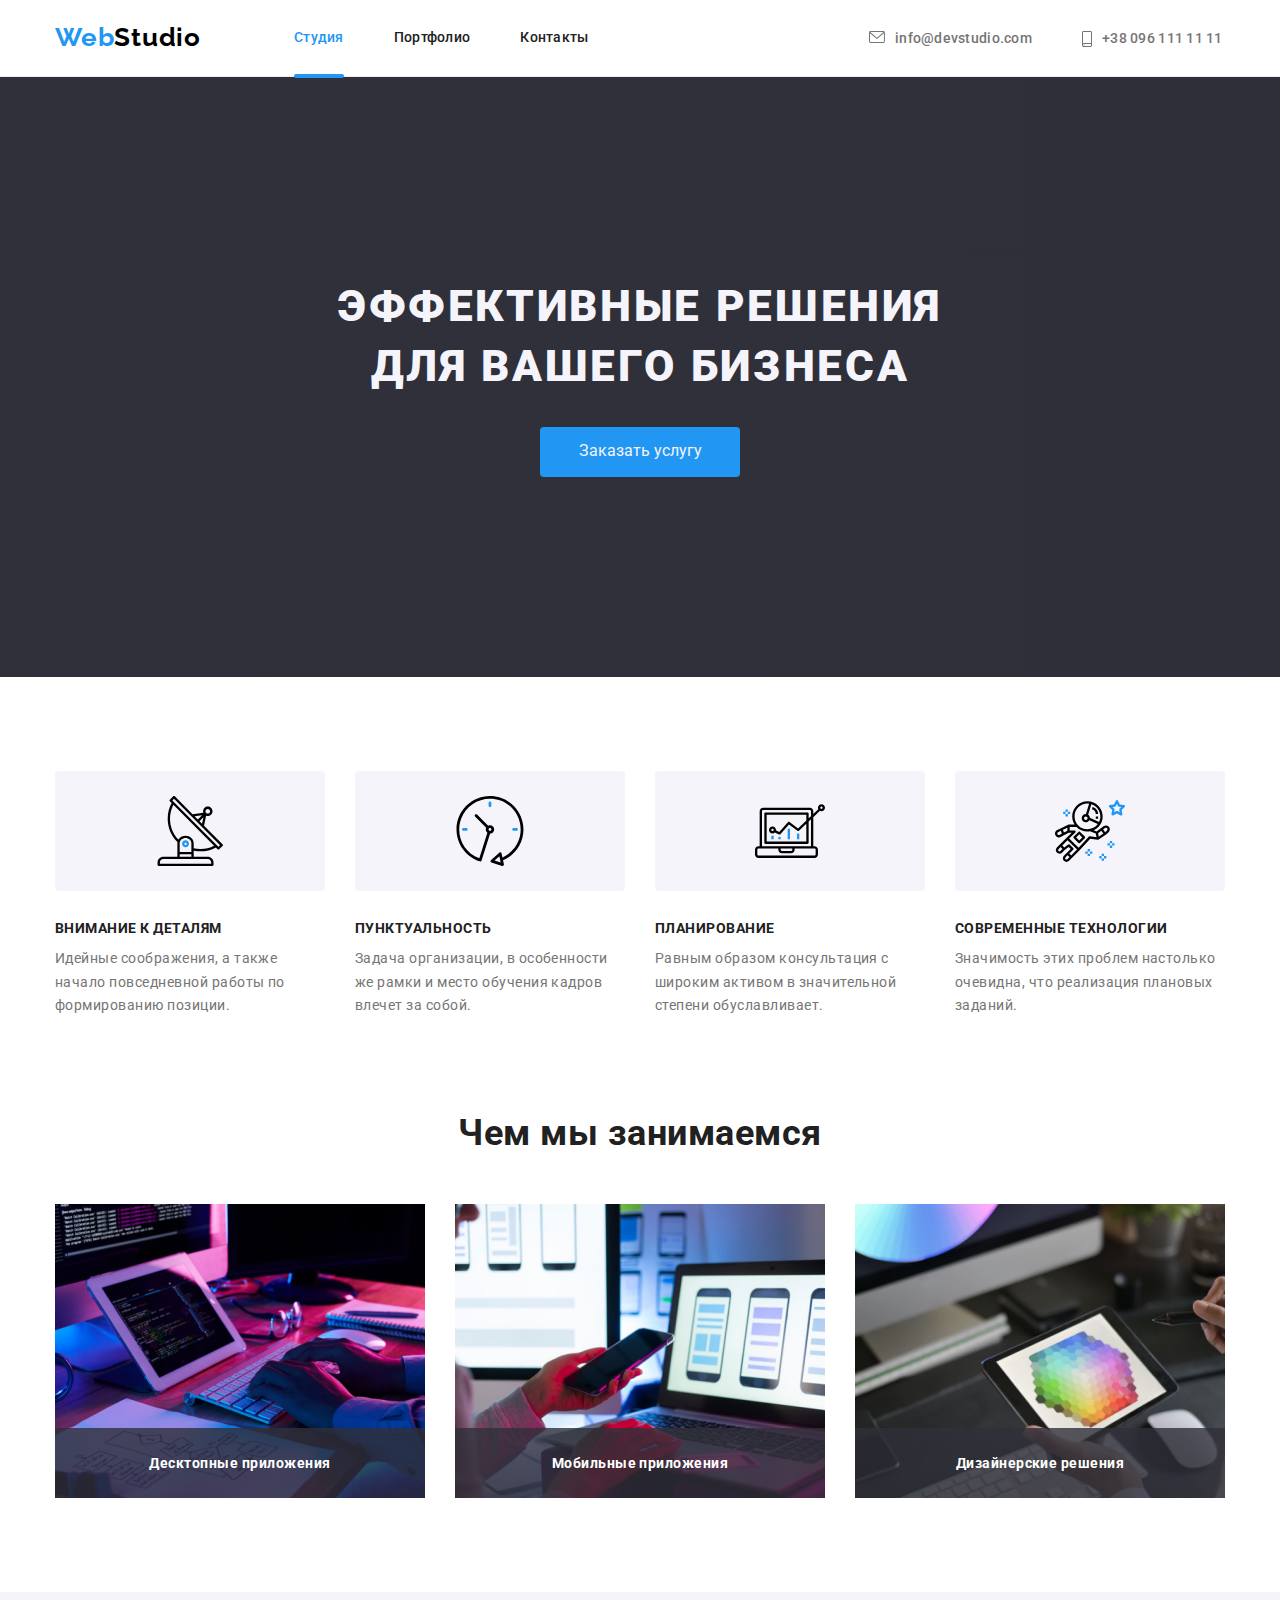
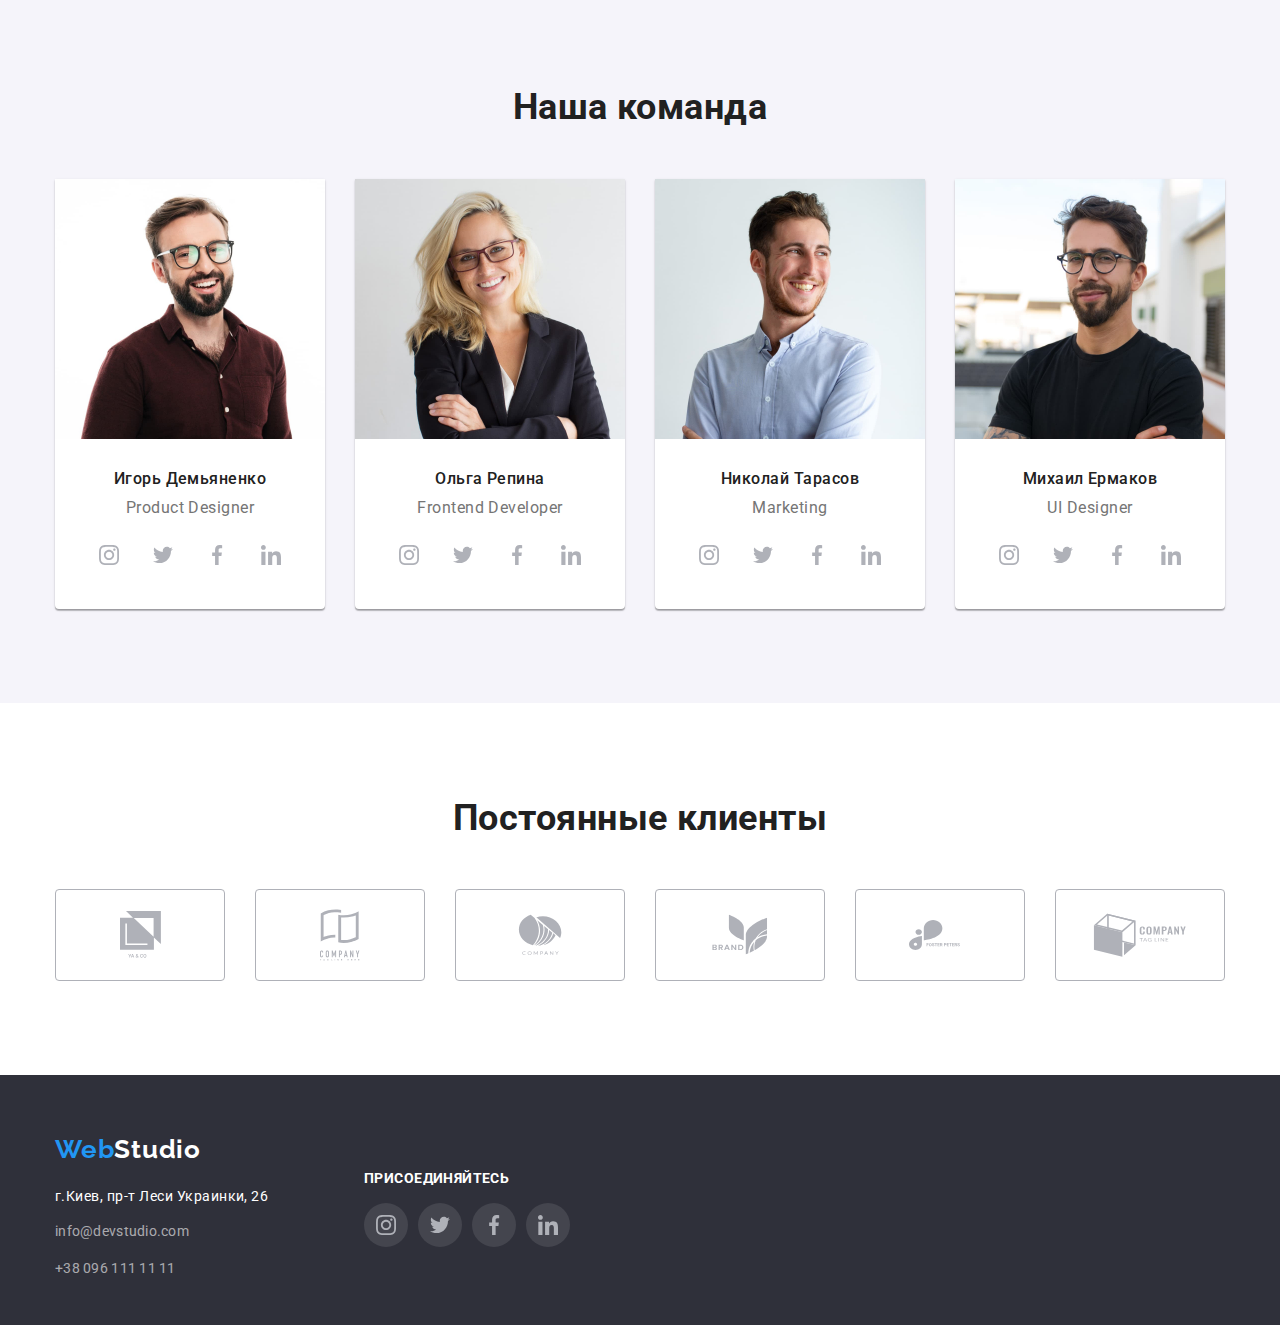
==== index.html @ 5d5c261b "1" ====
<!DOCTYPE html>

<html lang="ru">
<!-- Не володію 'єзиком' коментарі з вашого дозволу на Українській. -->

<head>
    <meta charset="UTF-8">
    <meta http-equiv="X-UA-Compatible" content="IE=edge">
    <meta name="viewport" content="width=device-width, initial-scale=1.0">
    <title>Web Studio</title>
    <link rel="stylesheet"
        href="https://cdnjs.cloudflare.com/ajax/libs/modern-normalize/1.0.0/modern-normalize.min.css" />
    <link rel="preconnect" href="https://fonts.googleapis.com">
    <link rel="preconnect" href="https://fonts.gstatic.com" crossorigin>
    <link
        href="https://fonts.googleapis.com/css2?family=Raleway:wght@700&family=Roboto:wght@400;500;700;900&display=swap"
        rel="stylesheet">
    <link rel="stylesheet" href="./css/styles.css" />
</head>

<body>
    <!-- розмітка модального вікна -->
    <div class="backdrop is-hidden" data-modal>
        <div class="modal">

            <button class="modal-close" data-modal-close>
                <svg class="hrest">
                    <use href="./images/icon.svg#hrest"></use>
                </svg>
            </button>
        </div>
    </div>
    <!-- Шапка сторінки -->
    <header class="header-block">

        <div class="container">
            <div class="flex-container">
                <!-- Навігація на інші сторінки -->
                <nav class="h-nav">
                    <a href="./index.html" class="logo">
                        <span class="logo-blue">Web</span>Studio
                    </a>
                    <ul class="site-nav list">
                        <li class="item"><a href="./index.html" class="nav-link current">Студия</a></li>
                        <li class="item"><a href="./portfolio.html" class="nav-link">Портфолио</a></li>
                        <li class="item"><a href="" class="nav-link">Контакты</a></li>
                    </ul>
                </nav>
                <ul class="contact-list list">
                    <li class="item">
                        <a class="contact-link" href="mailto:info@devstudio.com">
                            <div class="moilto">
                                <svg class=" icon">
                                    <use href="./images/icon.svg#icon-envelope"></use>
                                </svg>info@devstudio.com
                            </div>
                        </a>
                    </li>
                    <li class="item">
                        <a class="contact-link" href="tel:+380961111111">
                            <div class="moilto">
                                <svg class=" icon-s">
                                    <use href="./images/icon.svg#icon-smartphone"></use>
                                </svg>
                                +38 096 111 11 11
                            </div>
                        </a>
                    </li>
                </ul>
            </div>
        </div>
    </header>
    <!-- Основна частина сторінки -->
    <main>
        <!-- Секція 1 : банер+кнопка. -->
        <section class="hero section ">
            <div class="container">
                <h1 class="hero-title">Эффективные решения для вашего бизнеса</h1>
                <button type="button" class="button-hero" data-modal-open>Заказать услугу</button>

            </div>

        </section>

        <!-- Секція 2 : список переваг даної організації. -->
        <section class="benefits section">
            <!-- Уявний заголовок h2 -->
            <h2 class="visually-hidden">приимущества</h2>
            <ul class="list container">
                <li class="item-benefit">
                    <div class="benefit-top-box"> <svg class="benefit-logo">
                            <use href="./images/icon.svg#antena">

                            </use>
                        </svg> </div>
                    <h3 class="benefits-title">Внимание к деталям</h3>
                    <p class="benefits-text"> Идейные соображения, а также начало повседневной работы по формированию
                        позиции.</p>
                </li>
                <li class="item-benefit">
                    <div class="benefit-top-box"> <svg class="benefit-logo">
                            <use href="./images/icon.svg#clock">

                            </use>
                        </svg> </div>
                    <h3 class="benefits-title">Пунктуальность</h3>
                    <p class="benefits-text">Задача организации, в особенности же рамки и место обучения кадров влечет
                        за собой.</p>
                </li>
                <li class="item-benefit">
                    <div class="benefit-top-box"> <svg class="benefit-logo">
                            <use href="./images/icon.svg#diagram">

                            </use>
                        </svg> </div>
                    <h3 class="benefits-title">Планирование</h3>
                    <p class="benefits-text">Равным образом консультация с широким активом в значительной степени
                        обуславливает.</p>
                </li>
                <li class="item-benefit">
                    <div class="benefit-top-box"> <svg class="benefit-logo">
                            <use href="./images/icon.svg#astronaut">

                            </use>
                        </svg> </div>
                    <h3 class="benefits-title">Современные технологии</h3>
                    <p class="benefits-text">Значимость этих проблем настолько очевидна, что реализация плановых
                        заданий.</p>
                </li>
            </ul>
        </section>
        <!-- Секція 3 : перелік фото-презентацій робіт. -->
        <section class="works section">
            <div class="container ">
                <h2 class="section-title">Чем мы занимаемся</h2>
                <ul class="list ">
                    <li class="item-works">
                        <img src="./images/work_place.jpg"
                            alt="Людина друкує , сидячи за двома моніторами, біля клавіатури лежить листок з намальованою блок схемою. "
                            width="370" height="294" class="works-img">
                        <div class="item-works-label">
                            <p> Десктопные приложения </p>
                        </div>
                    </li>
                    <li class="item-works">
                        <img src="./images/app_mobile.jpg"
                            alt="Людина сидить перед ноутбуком на якому відкриті три макети виглядів вікон  на смартфоні , в лівій руці смартфон , права рука на тачпаді мишки."
                            width="370" height="294" class="works-img">
                        <div class="item-works-label">
                            <p> Мобильные приложения </p>
                        </div>
                    </li>
                    <li class="item-works">
                        <img src="./images/colors_gamma.jpg"
                            alt="Людина тримає в руці планшет на екрані якого відображено множину кольорів , множина має вигляд шестикутника та складається з всіх кольорів які розміщені в шестикутнику наче соти(маленкі шестикутнички)"
                            width="370" height="294" class="works-img">
                        <div class="item-works-label">
                            <p> Дизайнерские решения </p>
                        </div>
                    </li>

                </ul>
            </div>
        </section>
        <!-- Секція 4 : Перелік людей + фото людей + фах. -->
        <section class="team section ">
            <div class="container ">
                <h2 class="section-title">Наша команда</h2>
                <ul class="list">
                    <li class="item-stuff">
                        <img class="employee-img" src="./images/men_1.jpg" alt="фото члена команди:Игорь Демьяненко"
                            width="270" height="260">
                        <h3 class="employee-name"> Игорь Демьяненко</h3>
                        <p class="employee-position">Product Designer</p>
                        <ul class="employee-list-media">
                            <li class="item-media">
                                <a class="link-media" href="">
                                    <svg class="media-svg">
                                        <use href="./images/icon.svg#insta"></use>
                                    </svg>
                                </a>
                            </li>
                            <li class="item-media">
                                <a class="link-media" href="">
                                    <svg class="media-svg">
                                        <use href="./images/icon.svg#twiter"></use>
                                    </svg>
                                </a>
                            </li>
                            <li class="item-media">
                                <a class="link-media" href="">
                                    <svg class="media-svg">
                                        <use href="./images/icon.svg#facebok"></use>
                                    </svg>
                                </a>
                            </li>
                            <li class="item-media">
                                <a class="link-media" href="">
                                    <svg class="media-svg">
                                        <use href="./images/icon.svg#linkendin"></use>
                                    </svg>
                                </a>
                            </li>
                        </ul>
                    </li>
                    <li class="item-stuff">
                        <img class="employee-img" src="./images/wom_1.jpg" alt="фото члена команди:Ольга Репина"
                            width="270" height="260">
                        <h3 class="employee-name"> Ольга Репина </h3>
                        <p class="employee-position">Frontend Developer</p>
                        <ul class="employee-list-media">
                            <li class="item-media">
                                <a class="link-media" href="">
                                    <svg class="media-svg">
                                        <use href="./images/icon.svg#insta"></use>
                                    </svg>
                                </a>
                            </li>
                            <li class="item-media">
                                <a class="link-media" href="">
                                    <svg class="media-svg">
                                        <use href="./images/icon.svg#twiter"></use>
                                    </svg>
                                </a>
                            </li>
                            <li class="item-media">
                                <a class="link-media" href="">
                                    <svg class="media-svg">
                                        <use href="./images/icon.svg#facebok"></use>
                                    </svg>
                                </a>
                            </li>
                            <li class="item-media">
                                <a class="link-media" href="">
                                    <svg class="media-svg">
                                        <use href="./images/icon.svg#linkendin"></use>
                                    </svg>
                                </a>
                            </li>
                        </ul>
                    </li>
                    <li class="item-stuff">
                        <img class="employee-img" src="./images/men_2.jpg" alt="фото члена команди:Николай Тарасов"
                            width="270" height="260">
                        <h3 class="employee-name"> Николай Тарасов </h3>
                        <p class="employee-position">Marketing</p>
                        <ul class="employee-list-media">
                            <li class="item-media">
                                <a class="link-media" href="">
                                    <svg class="media-svg">
                                        <use href="./images/icon.svg#insta"></use>
                                    </svg>
                                </a>
                            </li>
                            <li class="item-media">
                                <a class="link-media" href="">
                                    <svg class="media-svg">
                                        <use href="./images/icon.svg#twiter"></use>
                                    </svg>
                                </a>
                            </li>
                            <li class="item-media">
                                <a class="link-media" href="">
                                    <svg class="media-svg">
                                        <use href="./images/icon.svg#facebok"></use>
                                    </svg>
                                </a>
                            </li>
                            <li class="item-media">
                                <a class="link-media" href="">
                                    <svg class="media-svg">
                                        <use href="./images/icon.svg#linkendin"></use>
                                    </svg>
                                </a>
                            </li>
                        </ul>
                    </li>
                    <li class="item-stuff">
                        <img class="employee-img" src="./images/men_3.jpg" alt=" фото члена команди:Михаил Ермаков"
                            width="270" height="260">
                        <h3 class="employee-name"> Михаил Ермаков </h3>
                        <p class="employee-position">UI Designer</p>
                        <ul class="employee-list-media">
                            <li class="item-media">
                                <a class="link-media" href="">
                                    <svg class="media-svg">
                                        <use href="./images/icon.svg#insta"></use>
                                    </svg>
                                </a>
                            </li>
                            <li class="item-media">
                                <a class="link-media" href="">
                                    <svg class="media-svg">
                                        <use href="./images/icon.svg#twiter"></use>
                                    </svg>
                                </a>
                            </li>
                            <li class="item-media">
                                <a class="link-media" href="">
                                    <svg class="media-svg">
                                        <use href="./images/icon.svg#facebok"></use>
                                    </svg>
                                </a>
                            </li>
                            <li class="item-media">
                                <a class="link-media" href="">
                                    <svg class="media-svg">
                                        <use href="./images/icon.svg#linkendin"></use>
                                    </svg>
                                </a>
                            </li>
                        </ul>
                    </li>
                </ul>
            </div>
        </section>
        <section>
            <div class="container section">
                <h2 class="section-title ">Постоянные клиенты</h2>
                <ul class="clients-list">
                    <li class="clients-item">
                        <a class="clients-link" href="">
                            <svg width="41" height="47" class="clients-icon">
                                <use href="./images/icon.svg#icon-group-1"></use>
                            </svg>
                        </a>
                    </li>
                    <li class="clients-item">
                        <a class="clients-link" href="">
                            <svg width="40" height="52" class="clients-icon">
                                <use href="./images/icon.svg#icon-group-2"></use>
                            </svg>
                        </a>
                    </li>
                    <li class="clients-item">
                        <a class="clients-link" href="">
                            <svg width="44" height="41" class="clients-icon">
                                <use href="./images/icon.svg#icon-Object"></use>
                            </svg>
                        </a>
                    </li>
                    <li class="clients-item">
                        <a class="clients-link" href="">
                            <svg width="84" height="41" class="clients-icon">
                                <use href="./images/icon.svg#icon-group-4"></use>
                            </svg>
                        </a>
                    </li>
                    <li class="clients-item">
                        <a class="clients-link" href="">
                            <svg width="63" height="46" class="clients-icon">
                                <use href="./images/icon.svg#icon-group-3"></use>
                            </svg>
                        </a>
                    </li>
                    <li class="clients-item">
                        <a class="clients-link" href="">
                            <svg width="94" height="44" class="clients-icon">
                                <use href="./images/icon.svg#icon-Object-1"></use>
                            </svg>
                        </a>
                    </li>
                </ul>
            </div>
        </section>
    </main>
    <!-- Підвал з міінімумом навігації -->
    <footer>
        <div class=" container ">
            <div class="footer-adress">
                <a href="./index.html" class="logo">
                    <span class="logo-blue">Web</span>Studio
                </a>
                <address>
                    <ul class="list">
                        <li class="footer-item"><a target="_blank" class="address-ofice" rel="noreferrer noopener"
                                href=" https://goo.gl/maps/ZoGBy2pLPGvZENqX7">
                                г.Киев, пр-т Леси
                                Украинки, 26</a></li>
                        <li class="footer-item"><a class="contact-link"
                                href="mailto:info@devstudio.com">info@devstudio.com</a>
                        </li>
                        <li class="footer-item"><a class="contact-link" href="tel:+380961111111">+38
                                096 111 11 11</a></li>
                    </ul>
                </address>
            </div>
            <div class="footer-media">
                <h2>присоединяйтесь</h2>
                <ul class="employee-list-media">
                    <li class="item-media">
                        <a class="link-media" href="">
                            <svg class="media-svg">
                                <use href="./images/icon.svg#insta"></use>
                            </svg>
                        </a>
                    </li>
                    <li class="item-media">
                        <a class="link-media" href="">
                            <svg class="media-svg">
                                <use href="./images/icon.svg#twiter"></use>
                            </svg>
                        </a>
                    </li>
                    <li class="item-media">
                        <a class="link-media" href="">
                            <svg class="media-svg">
                                <use href="./images/icon.svg#facebok"></use>
                            </svg>
                        </a>
                    </li>
                    <li class="item-media">
                        <a class="link-media" href="">
                            <svg class="media-svg">
                                <use href="./images/icon.svg#linkendin"></use>
                            </svg>
                        </a>
                    </li>
                </ul>
            </div>
        </div>
    </footer>

    <script src="./js/modal.js"></script>
</body>

</html>
---- css/styles.css ----
/* MAIN global properties */
:root {
    --primary-text-color: #757575;
    --accent-color: #2196F3;
    --title-text-color: #212121;
    --primary-bacground-color: #ffffff;
}

body {
    margin: 0;

    font-family: 'Roboto', sans-serif;
    color: var(--title-text-color);
    font-size: 16px;
    letter-spacing: 0.03em;
    background-color: var(--primary-bacground-color);
}

.visually-hidden {
    position: absolute;
    width: 1px;
    height: 1px;
    margin: -1px;
    border: 0;
    padding: 0;
    white-space: nowrap;
    clip-path: inset(100%);
    clip: rect(0 0 0 0);
    overflow: hidden;
}

h1, h2, h3, p, ul {
    margin-top: 0;
    margin-bottom: 0;
    padding-inline-start: 0;
}

a {
    font-style: normal;
    text-decoration-line: none;
}

.list {
    list-style: none;
}

button {
    text-decoration: none;
    font-family: inherit;
    border: none;
    cursor: pointer;
}

.container {
    max-width: 1200px;
    padding-left: 15px;
    padding-right: 15px;
    margin-left: auto;
    margin-right: auto;
}

.section {
    padding-top: 94px;
    padding-bottom: 94px;


}

img {
    display: block;
}

/* HEADER */
.h-nav {
    display: flex;
    align-items: center;
    flex-wrap: wrap;
}

.header-block {
    border-bottom: 1px solid #ECECEC;

}

.flex-container {
    display: flex;
    align-items: center;
    flex-wrap: wrap;


}

.site-nav {

    display: flex;
    padding: 0;
    margin-block-start: 0;
    margin-block-end: 0;

}

.site-nav .item:not(:last-child),
.contact-list .item:not(:last-child) {
    margin-right: 50px;
}

.contact-list {

    margin-left: auto;
    display: flex;
    height: 17px;

}



.logo {
    text-decoration: none;
    font-family: 'Raleway', sans-serif;
    font-weight: 700;
    font-size: 26px;
    line-height: 1, 19;
    letter-spacing: 0.03em;
    color: #000000;

    margin-right: 93px;
}

.nav-link {
    color: var(--title-text-color);
    padding-top: 30px;
    padding-bottom: 30px;
    display: block;
    transition: color 250ms cubic-bezier(0.4, 0, 0.2, 1);
}

.nav-link:hover,
.nav-link:focus,
.logo-blue, .current {
    color: var(--accent-color);
}

.current {
    position: relative;
}

.current::after {
    position: absolute;
    transform: translateY(44px);

    content: "";

    width: 100%;
    height: 4px;
    border-radius: 2px;
    background-color: var(--accent-color);
    /* bottom: -1%; */
    left: 0;


}

.nav-link,
.contact-link {
    font-size: 14px;
    line-height: 1.14;
    font-weight: 500;
    letter-spacing: 0.02em;
}

.contact-link {
    color: var(--primary-text-color);
    display: flex;

    min-width: 143px;
    padding-top: 2px;
    padding-bottom: 2px;
    transition: color 250ms cubic-bezier(0.4, 0, 0.2, 1);
}

.moilto {
    display: flex;
    gap: 10px;
}


.contact-link:hover,
.contact-link:focus {
    color: var(--accent-color);
}

.icon {
    display: inline-block;
    height: 12px;
    width: 16px;
    fill: currentColor;
}

.icon-s {
    display: inline-block;
    height: 16px;
    width: 10px;
    fill: currentColor;
}


/* hero */
.hero {
    background-color: #2F303A;

    padding-bottom: 200px;
    padding-top: 200px;

    max-width: 1920px;
    margin-left: auto;
    margin-right: auto;
}

.hero {
    background-image: linear-gradient(to right, rgba(46, 48, 58, 0.41), rgba(47, 47, 58, 0.4)), url("../images/bacground-hero.jpg");
    background-size: cover;

}


.hero-title {
    color: #F5F4FA;
    font-weight: 900;
    font-size: 44px;
    line-height: 1.36;
    text-align: center;
    letter-spacing: 0.06em;
    text-transform: uppercase;

    margin-bottom: 30px;
    max-width: 700px;

    margin-left: auto;
    margin-right: auto;

}

.button-hero {
    background-color: var(--accent-color);
    color: #F5F4FA;

    display: block;
    min-width: 200px;
    height: 50px;
    border-radius: 4px;
    margin-right: auto;
    margin-left: auto;
    transition: background-color 250ms cubic-bezier(0.4, 0, 0.2, 1);
}

.button-hero:hover,
.button-hero:focus {
    background-color: #188CE8;

}

.backdrop {
    position: fixed;
    z-index: 100;

    width: 100%;
    height: 100%;
    background-color: rgba(0, 0, 0, 0.2);

    transition: opacity 250ms cubic-bezier(0.4, 0, 0.2, 1), visibility 250ms cubic-bezier(0.4, 0, 0.2, 1);
}

.backdrop.is-hidden {
    visibility: hidden;
    opacity: 0;
    pointer-events: none;

}

.modal {
    position: absolute;
    top: 50%;
    left: 50%;



    transform: translate(-50%, -50%);

    width: 528px;
    height: 581px;
    background-color: #ffffff;
    box-shadow: 0px 1px 3px rgba(0, 0, 0, 0.12), 0px 1px 1px rgba(0, 0, 0, 0.14), 0px 2px 1px rgba(0, 0, 0, 0.2);
    border-radius: 4px;
}

.modal-close {
    position: absolute;
    right: 8px;
    top: 8px;

    width: 30px;
    height: 30px;
    background: #FFFFFF;
    border: 1px solid rgba(0, 0, 0, 0.1);
    border-radius: 50%;

    display: flex;
    justify-content: center;
    align-items: center;

    transition: fill 250ms cubic-bezier(0.4, 0, 0.2, 1), background-color 250ms cubic-bezier(0.4, 0, 0.2, 1);
}

.modal-close:hover, .modal-close:focus {
    background-color: rgb(255, 255, 255);
    fill: var(--accent-color);
}

.hrest {
    width: 11px;
    height: 11px;
}

/* Приимущества */
.benefits {
    padding-top: 94px;
}

.benefits .list {
    display: flex;
    flex-wrap: wrap;
    gap: 30px;

    justify-content: center;
}

.benefit-top-box {
    width: 270px;
    height: 120px;

    background: #F5F4FA;
    border-radius: 4px;
    margin-bottom: 30px;

    display: flex;
    align-items: center;
    justify-content: center;

}

.benefit-logo {
    width: 70px;
    height: 70px;

}

.benefits-title {
    font-size: 14px;
    line-height: 1.14;
    text-transform: uppercase;
    margin-bottom: 10px;

}

.item-benefit {
    min-height: 100px;
    max-width: 270px;
}



.benefits-text {
    font-size: 14px;
    line-height: 1.71;
    color: var(--primary-text-color);
    font-weight: 400;
    margin-block-end: 0;
    margin-block-start: 0;
}


.section-title {
    font-size: 36px;
    line-height: 1.17;
    text-align: center;
    margin-bottom: 50px;
}

/* works */


.works .list {
    display: flex;
    gap: 30px;
    flex-wrap: wrap;


    justify-content: center;
}

.works {
    padding-top: 0px;
}

.item-works {
    position: relative;


}

.item-works-label {
    position: absolute;
    display: flex;
    justify-content: center;
    align-items: center;

    width: 100%;
    height: 70px;
    background-color: rgba(47, 48, 58, 0.8);
    bottom: 0%;

    font-weight: 700;
    font-size: 14px;
    line-height: 1.14;
    color: #ffffff;
}

/* stuff */
.team {
    background-color: #F5F4FA;
}

.team .list {
    display: flex;
    flex-wrap: wrap;
    gap: 30px;
    padding-inline-start: 0;

    justify-content: center;
}

.item-stuff {
    background: #FFFFFF;
    box-shadow: 0px 1px 3px rgba(0, 0, 0, 0.12), 0px 1px 1px rgba(0, 0, 0, 0.14), 0px 2px 1px rgba(0, 0, 0, 0.2);
    border-radius: 0px 0px 4px 4px;

    padding-bottom: 32px;
}


.employee-name {
    font-weight: 500;
    font-size: 16px;
    line-height: 1.19;
    text-align: center;

    padding-top: 30px;
    margin-bottom: 10px;
}

.employee-position {
    color: var(--primary-text-color);
    line-height: 1.19;
    font-weight: 400;

    margin: 0;
    text-align: center;


}

.employee-list-media {
    justify-content: center;

    margin-top: 16px;

    display: flex;
    list-style: none;
    gap: 10px;

}

.item-media {}

.link-media {
    border-radius: 50%;

    display: flex;

    align-items: center;
    justify-content: center;
    width: 44px;
    height: 44px;
    transition: background-color 250ms cubic-bezier(0.4, 0, 0.2, 1);
}

.media-svg {
    fill: #AFB1B8;



    /* border-bottom-left-radius: 8%;
    border-bottom-right-radius: 8%;
    border-top-left-radius: 18%;
    border-top-right-radius: 27%; */

    width: 20px;
    height: 20px;

    transition: fill 185ms cubic-bezier(0.4, 0, 0.2, 1);
}


.link-media:hover .media-svg,
.link-media:focus .media-svg {
    fill: white;

}

.link-media:hover, .link-media:focus {
    background-color: var(--accent-color);
}

/* Clients */


.clients-list {
    display: flex;
    list-style: none;
    flex-wrap: wrap;
    gap: 30px;
    justify-content: center;

}

.clients-item {}

.clients-link {
    display: inline-flex;
    justify-content: center;
    align-items: center;


    width: 170px;
    height: 92px;
    border: 1px solid #AFB1B8;
    border-radius: 4px;
    fill: #AFB1B8;

    transition: fill 250ms cubic-bezier(0.4, 0, 0.2, 1) 20ms,
        border-color 250ms cubic-bezier(0.4, 0, 0.2, 1);

}

.clients-link:hover .clients-icon,
.clients-link:hover,
.clients-link:focus .clients-icon,
.clients-link:focus {
    border-color: var(--accent-color);
    fill: var(--accent-color);

}



/* portfolio */
.examples {}



.button-portfolio {
    background-color: #F5F4FA;
    color: var(--title-text-color);
    line-height: 1.62;
    font-weight: 500;

    padding: 6px 22px;
    border-radius: 4px;
    transition: background-color 250ms cubic-bezier(0.4, 0, 0.2, 1),
        color 250ms cubic-bezier(0.4, 0, 0.2, 1), box-shadow 250ms cubic-bezier(0.4, 0, 0.2, 1);



}

.current-btn {
    background-color: var(--accent-color);
    color: #ffffff;
}

.button-portfolio:hover,
.button-portfolio:focus {
    background-color: var(--accent-color);
    color: #ffffff;
    box-shadow: 0px 3px 1px rgba(0, 0, 0, 0.1),
        0px 1px 2px rgba(0, 0, 0, 0.08),
        0px 2px 2px rgba(0, 0, 0, 0.12);

}

.buttons {
    display: flex;
    flex-wrap: wrap;
    gap: 8px;
    justify-content: center;
}


.examples-img {
    max-width: 100%;
    height: auto;
}


.examples-title {
    font-size: 18px;
    line-height: 2;
    letter-spacing: 0.06em;

    color: #212121;
    margin-bottom: 5px;

}


.item-portfolio {
    width: 370px;

    background: #FFFFFF;

}

.portfolio-hiden-discription-parent {
    position: relative;
    overflow: hidden;
}

.portfolio-hiden-discription-child {
    position: absolute;
    top: 0;
    left: 0;
    width: 100%;
    height: 100%;
    background-color: rgba(33, 150, 243, 0.9);
    color: #FFFFFF;

    transform: translateY(101%);
    transition: transform 250ms cubic-bezier(0.4, 0, 0.2, 1);

    padding: 63px 24px;

}

.item-lin-portfolio:hover,
.item-lin-portfolio:focus {
    box-shadow: 0px 1px 1px rgba(0, 0, 0, 0.12),
        0px 4px 4px rgba(0, 0, 0, 0.06),
        1px 4px 6px rgba(0, 0, 0, 0.16);
}

.item-lin-portfolio {
    display: inline-block;
    width: 100%;
    height: 100%;

    transition: box-shadow 250ms cubic-bezier(0.4, 0, 0.2, 1)
}

.item-lin-portfolio:hover .portfolio-hiden-discription-child,
.item-lin-portfolio:focus .portfolio-hiden-discription-child {
    transform: translateY(0%);

}

.border-botom {
    border-bottom: 1px solid #EEEEEE;
    border-left: 1px solid #EEEEEE;
    border-right: 1px solid #EEEEEE;

    padding: 20px 22px;
}



.examples {
    display: flex;
    flex-wrap: wrap;
    gap: 30px;
    margin-top: 50px;

    justify-content: center;
}



.examples-text {
    color: var(--primary-text-color);
    line-height: 1.88;
    font-weight: 400;
}

/* futer */
footer {
    padding-top: 60px;
    padding-bottom: 60px;
    background-color: #2F303A;
    max-height: 250px;
}





.address-ofice,
footer .contact-link {
    font-size: 14px;
    line-height: 1.71;
    font-weight: 400;
}

footer .logo,
.address-ofice {
    color: #ffffff;
}

footer .logo {
    display: block;
    margin-bottom: 20px;
}

.list .footer-item:not(:last-child) {
    margin-bottom: 9px;
}

footer .contact-link {
    color: rgba(255, 255, 255, 0.6);
}

footer>.container {
    display: flex;

    align-items: center;
}

.footer-adress {
    margin-right: 70px;
}

.footer-media>h2 {
    font-weight: 700;
    font-size: 14px;
    line-height: 1.2;
    letter-spacing: 0.03em;
    text-transform: uppercase;
    color: #ffffff;
}

.footer-media .link-media {
    background-color: rgba(255, 255, 255, 0.1);
}

.footer-media .link-media:hover,
.footer-media .link-media:focus {
    background-color: var(--accent-color);
}
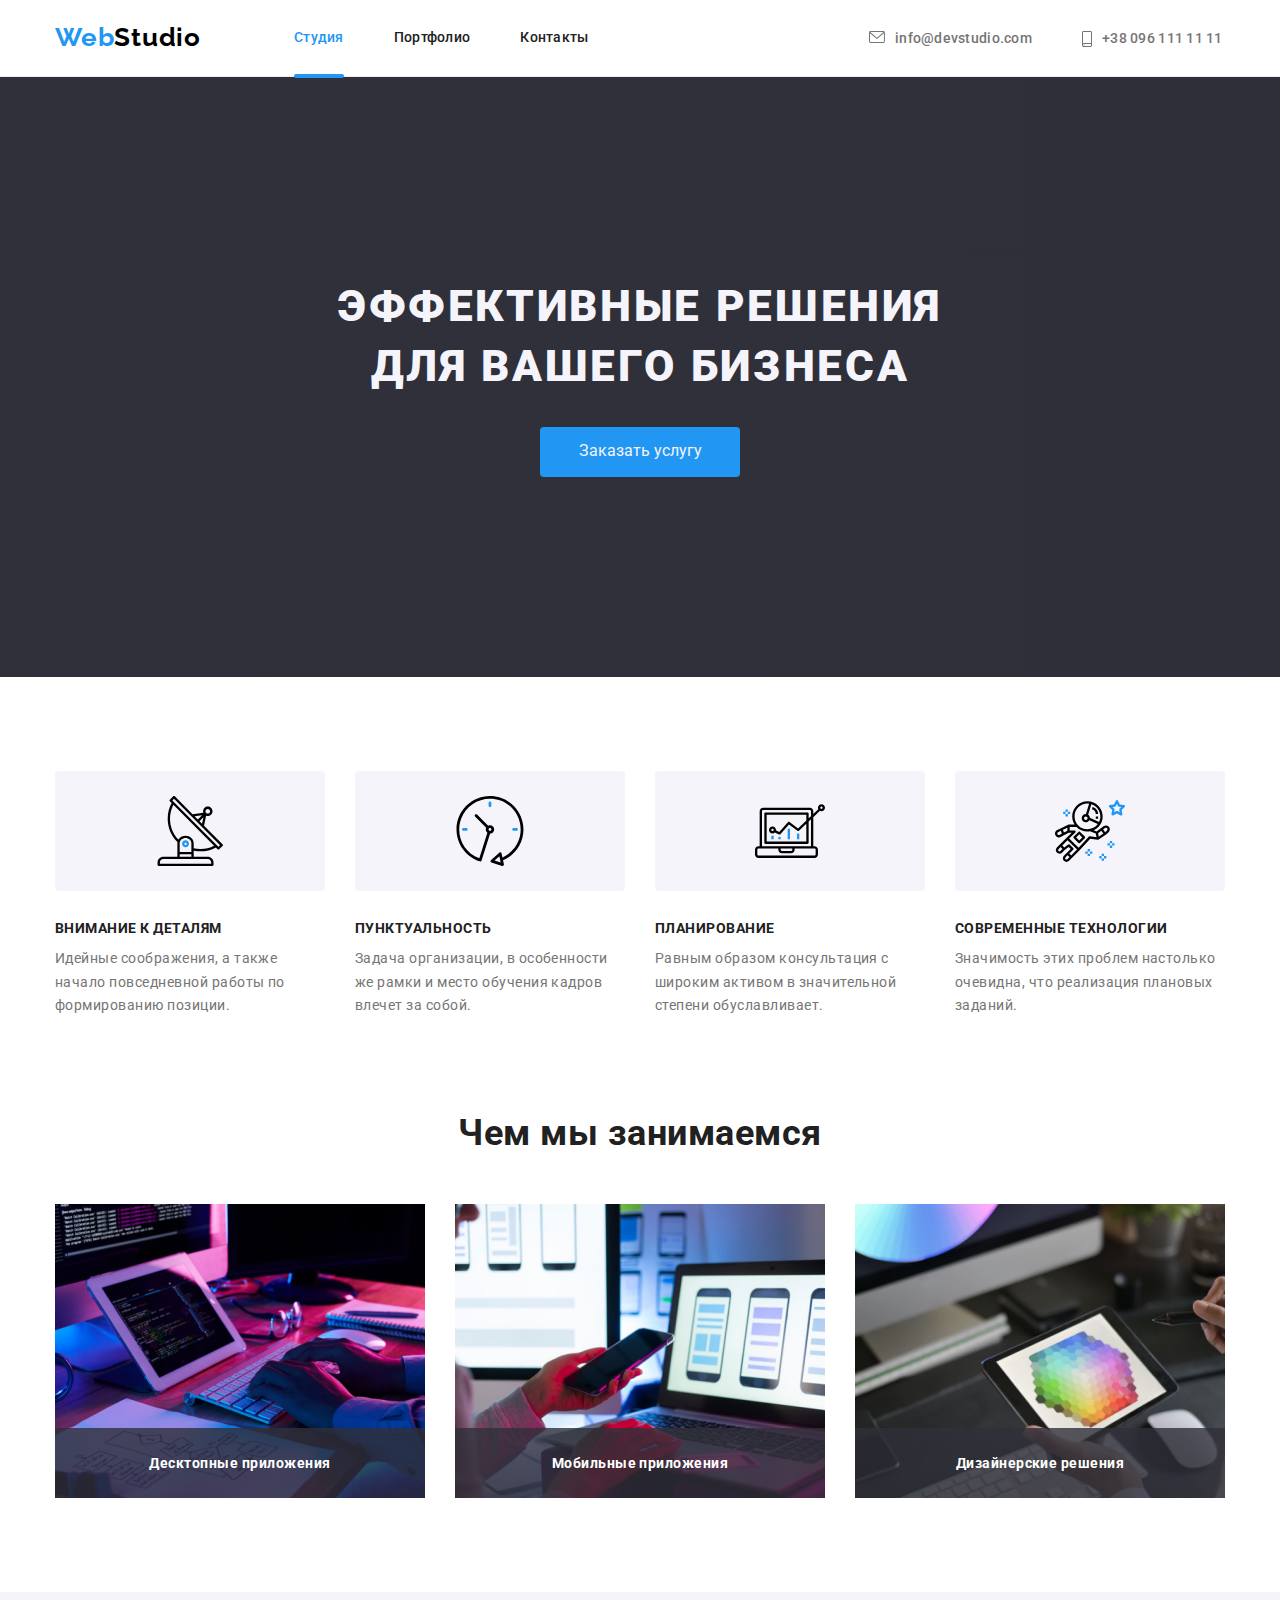
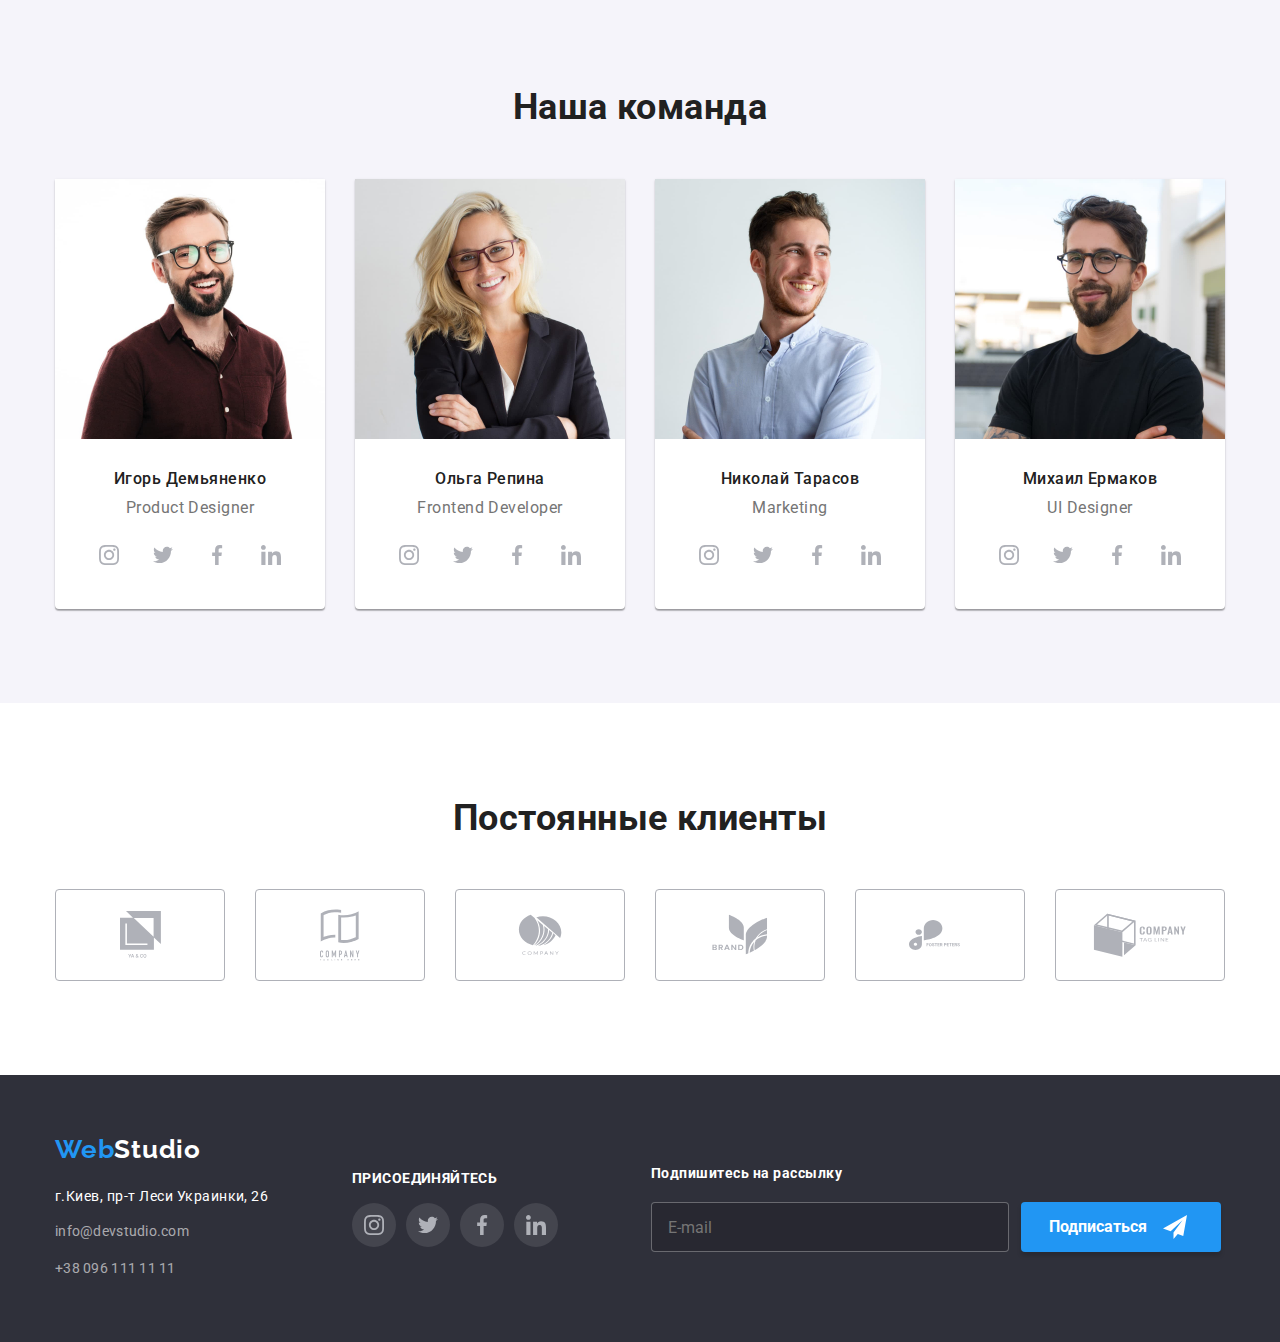
==== commit f830b6b5: "Compliet" ====
--- a/index.html
+++ b/index.html
@@ -4,424 +4,490 @@
 <!-- Не володію 'єзиком' коментарі з вашого дозволу на Українській. -->
 
 <head>
-    <meta charset="UTF-8">
-    <meta http-equiv="X-UA-Compatible" content="IE=edge">
-    <meta name="viewport" content="width=device-width, initial-scale=1.0">
-    <title>Web Studio</title>
-    <link rel="stylesheet"
-        href="https://cdnjs.cloudflare.com/ajax/libs/modern-normalize/1.0.0/modern-normalize.min.css" />
-    <link rel="preconnect" href="https://fonts.googleapis.com">
-    <link rel="preconnect" href="https://fonts.gstatic.com" crossorigin>
-    <link
-        href="https://fonts.googleapis.com/css2?family=Raleway:wght@700&family=Roboto:wght@400;500;700;900&display=swap"
-        rel="stylesheet">
-    <link rel="stylesheet" href="./css/styles.css" />
+  <meta charset="UTF-8">
+  <meta http-equiv="X-UA-Compatible" content="IE=edge">
+  <meta name="viewport" content="width=device-width, initial-scale=1.0">
+  <title>Web Studio</title>
+  <link rel="stylesheet"
+    href="https://cdnjs.cloudflare.com/ajax/libs/modern-normalize/1.0.0/modern-normalize.min.css" />
+  <link rel="preconnect" href="https://fonts.googleapis.com">
+  <link rel="preconnect" href="https://fonts.gstatic.com" crossorigin>
+  <link href="https://fonts.googleapis.com/css2?family=Raleway:wght@700&family=Roboto:wght@400;500;700;900&display=swap"
+    rel="stylesheet">
+  <link rel="stylesheet" href="./css/styles.css" />
 </head>
 
 <body>
-    <!-- розмітка модального вікна -->
-    <div class="backdrop is-hidden" data-modal>
-        <div class="modal">
-
-            <button class="modal-close" data-modal-close>
-                <svg class="hrest">
-                    <use href="./images/icon.svg#hrest"></use>
+  <!-- розмітка модального вікна -->
+  <div class="backdrop is-hidden" data-modal>
+    <div class="modal">
+
+      <button class="modal-close" data-modal-close>
+        <svg widht="11" height="11">
+          <use href="./images/icon.svg#hrest"></use>
+        </svg>
+      </button>
+
+      <form class="modal-form">
+        <p class="title-form">Оставьте свои данные, мы вам перезвоним</p>
+        <label class="label-form label-name">
+          <span class="description-form form-text-style">Имя</span>
+          <span class="input-form-box">
+            <input  pattern="^[a-zA-Zа-яА-Я]+$" class="input-form-area"></input>
+            <svg width="18" height="18" class="icon-input-area">
+              <use href="./images/icon.svg#icon-person"></use>
+            </svg>
+          </span>
+        </label>
+        <label class="label-form label-phone">
+          <span class="description-form form-text-style">Телефон</span>
+          <span class="input-form-box">
+            <input class="input-form-area" type="tel" name="user-phone-number" 
+            pattern="[0-9]{3}-[0-9]{3}-[0-9]{2}-[0-9]{2}" 
+            title="xxx-xxx-xx-xx"></input>
+            <svg width="18" height="18" class="icon-input-area">
+              <use href="./images/icon.svg#icon-phone-black"></use>
+            </svg>
+          </span>
+        </label>
+        <label class="label-form label-phone">
+          <span class="description-form form-text-style">Почта</span>
+          <span class="input-form-box">
+            <input class="input-form-area" type="mail" name="user-e-mail" 
+            pattern="[a-z0-9._%+-]+@[a-z0-9.-]+\.[a-z]{2,4}$" 
+            title="Invalid email address" ></input>
+            <svg width="18" height="18" class="icon-input-area">
+              <use href="./images/icon.svg#icon-convert"></use>
+            </svg>
+          </span>
+        </label>
+        <label class="label-form label-coment">
+          <span class="description-form form-text-style">Комментарий</span>
+          <textarea name="user_message" class=" comment-form-area" 
+          placeholder="Введите текст"></textarea>
+        </label>
+
+        <input id="user-policy" name="user_policy" type="checkbox" class="contact-form-checkbox  visually-hidden">
+        <label for="user-policy" class="contact-form-checkbox-desc">
+          <span><svg  width="16" height="15" class="icon-check-form">
+            <use href="./images/icon.svg#icon-icon-check" ></use>
+          </svg>
+          <svg  width="16" height="15" class="icon-check-form-free">
+            <use href="./images/icon.svg#icon-kvadrat" ></use>
+          </svg>
+          <svg  width="22" height="20" class="icon-check-form-free-focus">
+            <use href="./images/icon.svg#icon-kvadrat" ></use>
+          </svg>
+           Соглашаюсь с рассылкой и принимаю&nbsp;<a href="">Условия договора</a>
+         </span>
+      </label>
+      <button type="submit" class="button-hero">Отправить</button>
+      </form>
+     
+    </div>
+  </div>
+  <!-- Шапка сторінки -->
+  <header class="header-block">
+
+    <div class="container">
+      <div class="flex-container">
+        <!-- Навігація на інші сторінки -->
+        <nav class="h-nav">
+          <a href="./index.html" class="logo">
+            <span class="logo-blue">Web</span>Studio
+          </a>
+          <ul class="site-nav list">
+            <li class="item"><a href="./index.html" class="nav-link current">Студия</a></li>
+            <li class="item"><a href="./portfolio.html" class="nav-link">Портфолио</a></li>
+            <li class="item"><a href="" class="nav-link">Контакты</a></li>
+          </ul>
+        </nav>
+        <ul class="contact-list list">
+          <li class="item">
+            <a class="contact-link" href="mailto:info@devstudio.com">
+              <div class="moilto">
+                <svg class=" icon">
+                  <use href="./images/icon.svg#icon-envelope"></use>
+                </svg>info@devstudio.com
+              </div>
+            </a>
+          </li>
+          <li class="item">
+            <a class="contact-link" href="tel:+380961111111">
+              <div class="moilto">
+                <svg class=" icon-s">
+                  <use href="./images/icon.svg#icon-smartphone"></use>
                 </svg>
-            </button>
-        </div>
+                +38 096 111 11 11
+              </div>
+            </a>
+          </li>
+        </ul>
+      </div>
     </div>
-    <!-- Шапка сторінки -->
-    <header class="header-block">
-
-        <div class="container">
-            <div class="flex-container">
-                <!-- Навігація на інші сторінки -->
-                <nav class="h-nav">
-                    <a href="./index.html" class="logo">
-                        <span class="logo-blue">Web</span>Studio
-                    </a>
-                    <ul class="site-nav list">
-                        <li class="item"><a href="./index.html" class="nav-link current">Студия</a></li>
-                        <li class="item"><a href="./portfolio.html" class="nav-link">Портфолио</a></li>
-                        <li class="item"><a href="" class="nav-link">Контакты</a></li>
-                    </ul>
-                </nav>
-                <ul class="contact-list list">
-                    <li class="item">
-                        <a class="contact-link" href="mailto:info@devstudio.com">
-                            <div class="moilto">
-                                <svg class=" icon">
-                                    <use href="./images/icon.svg#icon-envelope"></use>
-                                </svg>info@devstudio.com
-                            </div>
-                        </a>
-                    </li>
-                    <li class="item">
-                        <a class="contact-link" href="tel:+380961111111">
-                            <div class="moilto">
-                                <svg class=" icon-s">
-                                    <use href="./images/icon.svg#icon-smartphone"></use>
-                                </svg>
-                                +38 096 111 11 11
-                            </div>
-                        </a>
-                    </li>
-                </ul>
+  </header>
+  <!-- Основна частина сторінки -->
+  <main>
+    <!-- Секція 1 : банер+кнопка. -->
+    <section class="hero section ">
+      <div class="container">
+        <h1 class="hero-title">Эффективные решения для вашего бизнеса</h1>
+        <button type="button" class="button-hero" data-modal-open>Заказать услугу</button>
+
+      </div>
+
+    </section>
+
+    <!-- Секція 2 : список переваг даної організації. -->
+    <section class="benefits section">
+      <!-- Уявний заголовок h2 -->
+      <h2 class="visually-hidden">приимущества</h2>
+      <ul class="list container">
+        <li class="item-benefit">
+          <div class="benefit-top-box"> <svg class="benefit-logo">
+              <use href="./images/icon.svg#antena">
+
+              </use>
+            </svg> </div>
+          <h3 class="benefits-title">Внимание к деталям</h3>
+          <p class="benefits-text"> Идейные соображения, а также начало повседневной работы по формированию
+            позиции.</p>
+        </li>
+        <li class="item-benefit">
+          <div class="benefit-top-box"> <svg class="benefit-logo">
+              <use href="./images/icon.svg#clock">
+
+              </use>
+            </svg> </div>
+          <h3 class="benefits-title">Пунктуальность</h3>
+          <p class="benefits-text">Задача организации, в особенности же рамки и место обучения кадров влечет
+            за собой.</p>
+        </li>
+        <li class="item-benefit">
+          <div class="benefit-top-box"> <svg class="benefit-logo">
+              <use href="./images/icon.svg#diagram">
+
+              </use>
+            </svg> </div>
+          <h3 class="benefits-title">Планирование</h3>
+          <p class="benefits-text">Равным образом консультация с широким активом в значительной степени
+            обуславливает.</p>
+        </li>
+        <li class="item-benefit">
+          <div class="benefit-top-box"> <svg class="benefit-logo">
+              <use href="./images/icon.svg#astronaut">
+
+              </use>
+            </svg> </div>
+          <h3 class="benefits-title">Современные технологии</h3>
+          <p class="benefits-text">Значимость этих проблем настолько очевидна, что реализация плановых
+            заданий.</p>
+        </li>
+      </ul>
+    </section>
+    <!-- Секція 3 : перелік фото-презентацій робіт. -->
+    <section class="works section">
+      <div class="container ">
+        <h2 class="section-title">Чем мы занимаемся</h2>
+        <ul class="list ">
+          <li class="item-works">
+            <img src="./images/work_place.jpg"
+              alt="Людина друкує , сидячи за двома моніторами, біля клавіатури лежить листок з намальованою блок схемою. "
+              width="370" height="294" class="works-img">
+            <div class="item-works-label">
+              <p> Десктопные приложения </p>
             </div>
-        </div>
-    </header>
-    <!-- Основна частина сторінки -->
-    <main>
-        <!-- Секція 1 : банер+кнопка. -->
-        <section class="hero section ">
-            <div class="container">
-                <h1 class="hero-title">Эффективные решения для вашего бизнеса</h1>
-                <button type="button" class="button-hero" data-modal-open>Заказать услугу</button>
-
+          </li>
+          <li class="item-works">
+            <img src="./images/app_mobile.jpg"
+              alt="Людина сидить перед ноутбуком на якому відкриті три макети виглядів вікон  на смартфоні , в лівій руці смартфон , права рука на тачпаді мишки."
+              width="370" height="294" class="works-img">
+            <div class="item-works-label">
+              <p> Мобильные приложения </p>
             </div>
-
-        </section>
-
-        <!-- Секція 2 : список переваг даної організації. -->
-        <section class="benefits section">
-            <!-- Уявний заголовок h2 -->
-            <h2 class="visually-hidden">приимущества</h2>
-            <ul class="list container">
-                <li class="item-benefit">
-                    <div class="benefit-top-box"> <svg class="benefit-logo">
-                            <use href="./images/icon.svg#antena">
-
-                            </use>
-                        </svg> </div>
-                    <h3 class="benefits-title">Внимание к деталям</h3>
-                    <p class="benefits-text"> Идейные соображения, а также начало повседневной работы по формированию
-                        позиции.</p>
-                </li>
-                <li class="item-benefit">
-                    <div class="benefit-top-box"> <svg class="benefit-logo">
-                            <use href="./images/icon.svg#clock">
-
-                            </use>
-                        </svg> </div>
-                    <h3 class="benefits-title">Пунктуальность</h3>
-                    <p class="benefits-text">Задача организации, в особенности же рамки и место обучения кадров влечет
-                        за собой.</p>
-                </li>
-                <li class="item-benefit">
-                    <div class="benefit-top-box"> <svg class="benefit-logo">
-                            <use href="./images/icon.svg#diagram">
-
-                            </use>
-                        </svg> </div>
-                    <h3 class="benefits-title">Планирование</h3>
-                    <p class="benefits-text">Равным образом консультация с широким активом в значительной степени
-                        обуславливает.</p>
-                </li>
-                <li class="item-benefit">
-                    <div class="benefit-top-box"> <svg class="benefit-logo">
-                            <use href="./images/icon.svg#astronaut">
-
-                            </use>
-                        </svg> </div>
-                    <h3 class="benefits-title">Современные технологии</h3>
-                    <p class="benefits-text">Значимость этих проблем настолько очевидна, что реализация плановых
-                        заданий.</p>
-                </li>
+          </li>
+          <li class="item-works">
+            <img src="./images/colors_gamma.jpg"
+              alt="Людина тримає в руці планшет на екрані якого відображено множину кольорів , множина має вигляд шестикутника та складається з всіх кольорів які розміщені в шестикутнику наче соти(маленкі шестикутнички)"
+              width="370" height="294" class="works-img">
+            <div class="item-works-label">
+              <p> Дизайнерские решения </p>
+            </div>
+          </li>
+
+        </ul>
+      </div>
+    </section>
+    <!-- Секція 4 : Перелік людей + фото людей + фах. -->
+    <section class="team section ">
+      <div class="container ">
+        <h2 class="section-title">Наша команда</h2>
+        <ul class="list">
+          <li class="item-stuff">
+            <img class="employee-img" src="./images/men_1.jpg" alt="фото члена команди:Игорь Демьяненко" width="270"
+              height="260">
+            <h3 class="employee-name"> Игорь Демьяненко</h3>
+            <p class="employee-position">Product Designer</p>
+            <ul class="employee-list-media">
+              <li class="item-media">
+                <a class="link-media" href="">
+                  <svg class="media-svg">
+                    <use href="./images/icon.svg#insta"></use>
+                  </svg>
+                </a>
+              </li>
+              <li class="item-media">
+                <a class="link-media" href="">
+                  <svg class="media-svg">
+                    <use href="./images/icon.svg#twiter"></use>
+                  </svg>
+                </a>
+              </li>
+              <li class="item-media">
+                <a class="link-media" href="">
+                  <svg class="media-svg">
+                    <use href="./images/icon.svg#facebok"></use>
+                  </svg>
+                </a>
+              </li>
+              <li class="item-media">
+                <a class="link-media" href="">
+                  <svg class="media-svg">
+                    <use href="./images/icon.svg#linkendin"></use>
+                  </svg>
+                </a>
+              </li>
             </ul>
-        </section>
-        <!-- Секція 3 : перелік фото-презентацій робіт. -->
-        <section class="works section">
-            <div class="container ">
-                <h2 class="section-title">Чем мы занимаемся</h2>
-                <ul class="list ">
-                    <li class="item-works">
-                        <img src="./images/work_place.jpg"
-                            alt="Людина друкує , сидячи за двома моніторами, біля клавіатури лежить листок з намальованою блок схемою. "
-                            width="370" height="294" class="works-img">
-                        <div class="item-works-label">
-                            <p> Десктопные приложения </p>
-                        </div>
-                    </li>
-                    <li class="item-works">
-                        <img src="./images/app_mobile.jpg"
-                            alt="Людина сидить перед ноутбуком на якому відкриті три макети виглядів вікон  на смартфоні , в лівій руці смартфон , права рука на тачпаді мишки."
-                            width="370" height="294" class="works-img">
-                        <div class="item-works-label">
-                            <p> Мобильные приложения </p>
-                        </div>
-                    </li>
-                    <li class="item-works">
-                        <img src="./images/colors_gamma.jpg"
-                            alt="Людина тримає в руці планшет на екрані якого відображено множину кольорів , множина має вигляд шестикутника та складається з всіх кольорів які розміщені в шестикутнику наче соти(маленкі шестикутнички)"
-                            width="370" height="294" class="works-img">
-                        <div class="item-works-label">
-                            <p> Дизайнерские решения </p>
-                        </div>
-                    </li>
-
-                </ul>
-            </div>
-        </section>
-        <!-- Секція 4 : Перелік людей + фото людей + фах. -->
-        <section class="team section ">
-            <div class="container ">
-                <h2 class="section-title">Наша команда</h2>
-                <ul class="list">
-                    <li class="item-stuff">
-                        <img class="employee-img" src="./images/men_1.jpg" alt="фото члена команди:Игорь Демьяненко"
-                            width="270" height="260">
-                        <h3 class="employee-name"> Игорь Демьяненко</h3>
-                        <p class="employee-position">Product Designer</p>
-                        <ul class="employee-list-media">
-                            <li class="item-media">
-                                <a class="link-media" href="">
-                                    <svg class="media-svg">
-                                        <use href="./images/icon.svg#insta"></use>
-                                    </svg>
-                                </a>
-                            </li>
-                            <li class="item-media">
-                                <a class="link-media" href="">
-                                    <svg class="media-svg">
-                                        <use href="./images/icon.svg#twiter"></use>
-                                    </svg>
-                                </a>
-                            </li>
-                            <li class="item-media">
-                                <a class="link-media" href="">
-                                    <svg class="media-svg">
-                                        <use href="./images/icon.svg#facebok"></use>
-                                    </svg>
-                                </a>
-                            </li>
-                            <li class="item-media">
-                                <a class="link-media" href="">
-                                    <svg class="media-svg">
-                                        <use href="./images/icon.svg#linkendin"></use>
-                                    </svg>
-                                </a>
-                            </li>
-                        </ul>
-                    </li>
-                    <li class="item-stuff">
-                        <img class="employee-img" src="./images/wom_1.jpg" alt="фото члена команди:Ольга Репина"
-                            width="270" height="260">
-                        <h3 class="employee-name"> Ольга Репина </h3>
-                        <p class="employee-position">Frontend Developer</p>
-                        <ul class="employee-list-media">
-                            <li class="item-media">
-                                <a class="link-media" href="">
-                                    <svg class="media-svg">
-                                        <use href="./images/icon.svg#insta"></use>
-                                    </svg>
-                                </a>
-                            </li>
-                            <li class="item-media">
-                                <a class="link-media" href="">
-                                    <svg class="media-svg">
-                                        <use href="./images/icon.svg#twiter"></use>
-                                    </svg>
-                                </a>
-                            </li>
-                            <li class="item-media">
-                                <a class="link-media" href="">
-                                    <svg class="media-svg">
-                                        <use href="./images/icon.svg#facebok"></use>
-                                    </svg>
-                                </a>
-                            </li>
-                            <li class="item-media">
-                                <a class="link-media" href="">
-                                    <svg class="media-svg">
-                                        <use href="./images/icon.svg#linkendin"></use>
-                                    </svg>
-                                </a>
-                            </li>
-                        </ul>
-                    </li>
-                    <li class="item-stuff">
-                        <img class="employee-img" src="./images/men_2.jpg" alt="фото члена команди:Николай Тарасов"
-                            width="270" height="260">
-                        <h3 class="employee-name"> Николай Тарасов </h3>
-                        <p class="employee-position">Marketing</p>
-                        <ul class="employee-list-media">
-                            <li class="item-media">
-                                <a class="link-media" href="">
-                                    <svg class="media-svg">
-                                        <use href="./images/icon.svg#insta"></use>
-                                    </svg>
-                                </a>
-                            </li>
-                            <li class="item-media">
-                                <a class="link-media" href="">
-                                    <svg class="media-svg">
-                                        <use href="./images/icon.svg#twiter"></use>
-                                    </svg>
-                                </a>
-                            </li>
-                            <li class="item-media">
-                                <a class="link-media" href="">
-                                    <svg class="media-svg">
-                                        <use href="./images/icon.svg#facebok"></use>
-                                    </svg>
-                                </a>
-                            </li>
-                            <li class="item-media">
-                                <a class="link-media" href="">
-                                    <svg class="media-svg">
-                                        <use href="./images/icon.svg#linkendin"></use>
-                                    </svg>
-                                </a>
-                            </li>
-                        </ul>
-                    </li>
-                    <li class="item-stuff">
-                        <img class="employee-img" src="./images/men_3.jpg" alt=" фото члена команди:Михаил Ермаков"
-                            width="270" height="260">
-                        <h3 class="employee-name"> Михаил Ермаков </h3>
-                        <p class="employee-position">UI Designer</p>
-                        <ul class="employee-list-media">
-                            <li class="item-media">
-                                <a class="link-media" href="">
-                                    <svg class="media-svg">
-                                        <use href="./images/icon.svg#insta"></use>
-                                    </svg>
-                                </a>
-                            </li>
-                            <li class="item-media">
-                                <a class="link-media" href="">
-                                    <svg class="media-svg">
-                                        <use href="./images/icon.svg#twiter"></use>
-                                    </svg>
-                                </a>
-                            </li>
-                            <li class="item-media">
-                                <a class="link-media" href="">
-                                    <svg class="media-svg">
-                                        <use href="./images/icon.svg#facebok"></use>
-                                    </svg>
-                                </a>
-                            </li>
-                            <li class="item-media">
-                                <a class="link-media" href="">
-                                    <svg class="media-svg">
-                                        <use href="./images/icon.svg#linkendin"></use>
-                                    </svg>
-                                </a>
-                            </li>
-                        </ul>
-                    </li>
-                </ul>
-            </div>
-        </section>
-        <section>
-            <div class="container section">
-                <h2 class="section-title ">Постоянные клиенты</h2>
-                <ul class="clients-list">
-                    <li class="clients-item">
-                        <a class="clients-link" href="">
-                            <svg width="41" height="47" class="clients-icon">
-                                <use href="./images/icon.svg#icon-group-1"></use>
-                            </svg>
-                        </a>
-                    </li>
-                    <li class="clients-item">
-                        <a class="clients-link" href="">
-                            <svg width="40" height="52" class="clients-icon">
-                                <use href="./images/icon.svg#icon-group-2"></use>
-                            </svg>
-                        </a>
-                    </li>
-                    <li class="clients-item">
-                        <a class="clients-link" href="">
-                            <svg width="44" height="41" class="clients-icon">
-                                <use href="./images/icon.svg#icon-Object"></use>
-                            </svg>
-                        </a>
-                    </li>
-                    <li class="clients-item">
-                        <a class="clients-link" href="">
-                            <svg width="84" height="41" class="clients-icon">
-                                <use href="./images/icon.svg#icon-group-4"></use>
-                            </svg>
-                        </a>
-                    </li>
-                    <li class="clients-item">
-                        <a class="clients-link" href="">
-                            <svg width="63" height="46" class="clients-icon">
-                                <use href="./images/icon.svg#icon-group-3"></use>
-                            </svg>
-                        </a>
-                    </li>
-                    <li class="clients-item">
-                        <a class="clients-link" href="">
-                            <svg width="94" height="44" class="clients-icon">
-                                <use href="./images/icon.svg#icon-Object-1"></use>
-                            </svg>
-                        </a>
-                    </li>
-                </ul>
-            </div>
-        </section>
-    </main>
-    <!-- Підвал з міінімумом навігації -->
-    <footer>
-        <div class=" container ">
-            <div class="footer-adress">
-                <a href="./index.html" class="logo">
-                    <span class="logo-blue">Web</span>Studio
-                </a>
-                <address>
-                    <ul class="list">
-                        <li class="footer-item"><a target="_blank" class="address-ofice" rel="noreferrer noopener"
-                                href=" https://goo.gl/maps/ZoGBy2pLPGvZENqX7">
-                                г.Киев, пр-т Леси
-                                Украинки, 26</a></li>
-                        <li class="footer-item"><a class="contact-link"
-                                href="mailto:info@devstudio.com">info@devstudio.com</a>
-                        </li>
-                        <li class="footer-item"><a class="contact-link" href="tel:+380961111111">+38
-                                096 111 11 11</a></li>
-                    </ul>
-                </address>
-            </div>
-            <div class="footer-media">
-                <h2>присоединяйтесь</h2>
-                <ul class="employee-list-media">
-                    <li class="item-media">
-                        <a class="link-media" href="">
-                            <svg class="media-svg">
-                                <use href="./images/icon.svg#insta"></use>
-                            </svg>
-                        </a>
-                    </li>
-                    <li class="item-media">
-                        <a class="link-media" href="">
-                            <svg class="media-svg">
-                                <use href="./images/icon.svg#twiter"></use>
-                            </svg>
-                        </a>
-                    </li>
-                    <li class="item-media">
-                        <a class="link-media" href="">
-                            <svg class="media-svg">
-                                <use href="./images/icon.svg#facebok"></use>
-                            </svg>
-                        </a>
-                    </li>
-                    <li class="item-media">
-                        <a class="link-media" href="">
-                            <svg class="media-svg">
-                                <use href="./images/icon.svg#linkendin"></use>
-                            </svg>
-                        </a>
-                    </li>
-                </ul>
-            </div>
-        </div>
-    </footer>
-
-    <script src="./js/modal.js"></script>
+          </li>
+          <li class="item-stuff">
+            <img class="employee-img" src="./images/wom_1.jpg" alt="фото члена команди:Ольга Репина" width="270"
+              height="260">
+            <h3 class="employee-name"> Ольга Репина </h3>
+            <p class="employee-position">Frontend Developer</p>
+            <ul class="employee-list-media">
+              <li class="item-media">
+                <a class="link-media" href="">
+                  <svg class="media-svg">
+                    <use href="./images/icon.svg#insta"></use>
+                  </svg>
+                </a>
+              </li>
+              <li class="item-media">
+                <a class="link-media" href="">
+                  <svg class="media-svg">
+                    <use href="./images/icon.svg#twiter"></use>
+                  </svg>
+                </a>
+              </li>
+              <li class="item-media">
+                <a class="link-media" href="">
+                  <svg class="media-svg">
+                    <use href="./images/icon.svg#facebok"></use>
+                  </svg>
+                </a>
+              </li>
+              <li class="item-media">
+                <a class="link-media" href="">
+                  <svg class="media-svg">
+                    <use href="./images/icon.svg#linkendin"></use>
+                  </svg>
+                </a>
+              </li>
+            </ul>
+          </li>
+          <li class="item-stuff">
+            <img class="employee-img" src="./images/men_2.jpg" alt="фото члена команди:Николай Тарасов" width="270"
+              height="260">
+            <h3 class="employee-name"> Николай Тарасов </h3>
+            <p class="employee-position">Marketing</p>
+            <ul class="employee-list-media">
+              <li class="item-media">
+                <a class="link-media" href="">
+                  <svg class="media-svg">
+                    <use href="./images/icon.svg#insta"></use>
+                  </svg>
+                </a>
+              </li>
+              <li class="item-media">
+                <a class="link-media" href="">
+                  <svg class="media-svg">
+                    <use href="./images/icon.svg#twiter"></use>
+                  </svg>
+                </a>
+              </li>
+              <li class="item-media">
+                <a class="link-media" href="">
+                  <svg class="media-svg">
+                    <use href="./images/icon.svg#facebok"></use>
+                  </svg>
+                </a>
+              </li>
+              <li class="item-media">
+                <a class="link-media" href="">
+                  <svg class="media-svg">
+                    <use href="./images/icon.svg#linkendin"></use>
+                  </svg>
+                </a>
+              </li>
+            </ul>
+          </li>
+          <li class="item-stuff">
+            <img class="employee-img" src="./images/men_3.jpg" alt=" фото члена команди:Михаил Ермаков" width="270"
+              height="260">
+            <h3 class="employee-name"> Михаил Ермаков </h3>
+            <p class="employee-position">UI Designer</p>
+            <ul class="employee-list-media">
+              <li class="item-media">
+                <a class="link-media" href="">
+                  <svg class="media-svg">
+                    <use href="./images/icon.svg#insta"></use>
+                  </svg>
+                </a>
+              </li>
+              <li class="item-media">
+                <a class="link-media" href="">
+                  <svg class="media-svg">
+                    <use href="./images/icon.svg#twiter"></use>
+                  </svg>
+                </a>
+              </li>
+              <li class="item-media">
+                <a class="link-media" href="">
+                  <svg class="media-svg">
+                    <use href="./images/icon.svg#facebok"></use>
+                  </svg>
+                </a>
+              </li>
+              <li class="item-media">
+                <a class="link-media" href="">
+                  <svg class="media-svg">
+                    <use href="./images/icon.svg#linkendin"></use>
+                  </svg>
+                </a>
+              </li>
+            </ul>
+          </li>
+        </ul>
+      </div>
+    </section>
+    <section>
+      <div class="container section">
+        <h2 class="section-title ">Постоянные клиенты</h2>
+        <ul class="clients-list">
+          <li class="clients-item">
+            <a class="clients-link" href="">
+              <svg width="41" height="47" class="clients-icon">
+                <use href="./images/icon.svg#icon-group-1"></use>
+              </svg>
+            </a>
+          </li>
+          <li class="clients-item">
+            <a class="clients-link" href="">
+              <svg width="40" height="52" class="clients-icon">
+                <use href="./images/icon.svg#icon-group-2"></use>
+              </svg>
+            </a>
+          </li>
+          <li class="clients-item">
+            <a class="clients-link" href="">
+              <svg width="44" height="41" class="clients-icon">
+                <use href="./images/icon.svg#icon-Object"></use>
+              </svg>
+            </a>
+          </li>
+          <li class="clients-item">
+            <a class="clients-link" href="">
+              <svg width="84" height="41" class="clients-icon">
+                <use href="./images/icon.svg#icon-group-4"></use>
+              </svg>
+            </a>
+          </li>
+          <li class="clients-item">
+            <a class="clients-link" href="">
+              <svg width="63" height="46" class="clients-icon">
+                <use href="./images/icon.svg#icon-group-3"></use>
+              </svg>
+            </a>
+          </li>
+          <li class="clients-item">
+            <a class="clients-link" href="">
+              <svg width="94" height="44" class="clients-icon">
+                <use href="./images/icon.svg#icon-Object-1"></use>
+              </svg>
+            </a>
+          </li>
+        </ul>
+      </div>
+    </section>
+  </main>
+  <!-- Підвал з міінімумом навігації -->
+  <footer>
+    <div class=" container ">
+      <div class="footer-adress">
+        <a href="./index.html" class="logo">
+          <span class="logo-blue">Web</span>Studio
+        </a>
+        <address>
+          <ul class="list">
+            <li class="footer-item"><a target="_blank" class="address-ofice" rel="noreferrer noopener"
+                href=" https://goo.gl/maps/ZoGBy2pLPGvZENqX7">
+                г.Киев, пр-т Леси
+                Украинки, 26</a></li>
+            <li class="footer-item"><a class="contact-link" href="mailto:info@devstudio.com">info@devstudio.com</a>
+            </li>
+            <li class="footer-item"><a class="contact-link" href="tel:+380961111111">+38
+                096 111 11 11</a></li>
+          </ul>
+        </address>
+      </div>
+      <div class="footer-media">
+        <h2>присоединяйтесь</h2>
+        <ul class="employee-list-media">
+          <li class="item-media">
+            <a class="link-media" href="">
+              <svg class="media-svg">
+                <use href="./images/icon.svg#insta"></use>
+              </svg>
+            </a>
+          </li>
+          <li class="item-media">
+            <a class="link-media" href="">
+              <svg class="media-svg">
+                <use href="./images/icon.svg#twiter"></use>
+              </svg>
+            </a>
+          </li>
+          <li class="item-media">
+            <a class="link-media" href="">
+              <svg class="media-svg">
+                <use href="./images/icon.svg#facebok"></use>
+              </svg>
+            </a>
+          </li>
+          <li class="item-media">
+            <a class="link-media" href="">
+              <svg class="media-svg">
+                <use href="./images/icon.svg#linkendin"></use>
+              </svg>
+            </a>
+          </li>
+        </ul>
+      </div>
+      <div class="box-footer-form">
+        <label class="label-footer-form" for="mail">Подпишитесь на рассылку</label>
+        <form class="footer-form">
+          <input type="email" nam="mail" id="mail" class="input-footer-form" placeholder="E-mail">
+          <button type="submit" class="btn-footer-form">Подписаться
+            <svg widht="24" height="24" class="icon-footer-form">
+              <use href="./images/icon.svg#send-white"></use>
+            </svg>
+          </button>
+        </form>
+      </div>
+    </div>
+  </footer>
+
+  <script src="./js/modal.js"></script>
 </body>
 
 </html>--- a/css/styles.css
+++ b/css/styles.css
@@ -1,554 +1,714 @@
 /* MAIN global properties */
 :root {
-    --primary-text-color: #757575;
-    --accent-color: #2196F3;
-    --title-text-color: #212121;
-    --primary-bacground-color: #ffffff;
+	--primary-text-color: #757575;
+	--accent-color: #2196F3;
+	--title-text-color: #212121;
+	--primary-bacground-color: #ffffff;
 }
 
 body {
-    margin: 0;
-
-    font-family: 'Roboto', sans-serif;
-    color: var(--title-text-color);
-    font-size: 16px;
-    letter-spacing: 0.03em;
-    background-color: var(--primary-bacground-color);
+	margin: 0;
+
+	font-family: 'Roboto', sans-serif;
+	color: var(--title-text-color);
+	font-size: 16px;
+	letter-spacing: 0.03em;
+	background-color: var(--primary-bacground-color);
 }
 
 .visually-hidden {
-    position: absolute;
-    width: 1px;
-    height: 1px;
-    margin: -1px;
-    border: 0;
-    padding: 0;
-    white-space: nowrap;
-    clip-path: inset(100%);
-    clip: rect(0 0 0 0);
-    overflow: hidden;
+	position: absolute;
+	width: 1px;
+	height: 1px;
+	margin: -1px;
+	border: 0;
+	padding: 0;
+	white-space: nowrap;
+	clip-path: inset(100%);
+	clip: rect(0 0 0 0);
+	overflow: hidden;
 }
 
 h1, h2, h3, p, ul {
-    margin-top: 0;
-    margin-bottom: 0;
-    padding-inline-start: 0;
+	margin-top: 0;
+	margin-bottom: 0;
+	padding-inline-start: 0;
 }
 
 a {
-    font-style: normal;
-    text-decoration-line: none;
+	font-style: normal;
+	text-decoration-line: none;
 }
 
 .list {
-    list-style: none;
+	list-style: none;
 }
 
 button {
-    text-decoration: none;
-    font-family: inherit;
-    border: none;
-    cursor: pointer;
+	text-decoration: none;
+	font-family: inherit;
+	border: none;
+	cursor: pointer;
 }
 
 .container {
-    max-width: 1200px;
-    padding-left: 15px;
-    padding-right: 15px;
-    margin-left: auto;
-    margin-right: auto;
+	max-width: 1200px;
+	padding-left: 15px;
+	padding-right: 15px;
+	margin-left: auto;
+	margin-right: auto;
 }
 
 .section {
-    padding-top: 94px;
-    padding-bottom: 94px;
+	padding-top: 94px;
+	padding-bottom: 94px;
 
 
 }
 
 img {
-    display: block;
+	display: block;
 }
 
 /* HEADER */
 .h-nav {
-    display: flex;
-    align-items: center;
-    flex-wrap: wrap;
+	display: flex;
+	align-items: center;
+	flex-wrap: wrap;
 }
 
 .header-block {
-    border-bottom: 1px solid #ECECEC;
+	border-bottom: 1px solid #ECECEC;
 
 }
 
 .flex-container {
-    display: flex;
-    align-items: center;
-    flex-wrap: wrap;
+	display: flex;
+	align-items: center;
+	flex-wrap: wrap;
 
 
 }
 
 .site-nav {
 
-    display: flex;
-    padding: 0;
-    margin-block-start: 0;
-    margin-block-end: 0;
-
+	display: flex;
+	padding: 0;
+	margin-block-start: 0;
+	margin-block-end: 0;
+
+	margin-left: 93px;
 }
 
 .site-nav .item:not(:last-child),
 .contact-list .item:not(:last-child) {
-    margin-right: 50px;
+	margin-right: 50px;
 }
 
 .contact-list {
 
-    margin-left: auto;
-    display: flex;
-    height: 17px;
+	margin-left: auto;
+	display: flex;
+	height: 17px;
 
 }
 
 
 
 .logo {
-    text-decoration: none;
-    font-family: 'Raleway', sans-serif;
-    font-weight: 700;
-    font-size: 26px;
-    line-height: 1, 19;
-    letter-spacing: 0.03em;
-    color: #000000;
-
-    margin-right: 93px;
-}
+	text-decoration: none;
+	font-family: 'Raleway', sans-serif;
+	font-weight: 700;
+	font-size: 26px;
+	line-height: 1, 19;
+	letter-spacing: 0.03em;
+	color: #000000;
+}
+
 
 .nav-link {
-    color: var(--title-text-color);
-    padding-top: 30px;
-    padding-bottom: 30px;
-    display: block;
-    transition: color 250ms cubic-bezier(0.4, 0, 0.2, 1);
+	color: var(--title-text-color);
+	padding-top: 30px;
+	padding-bottom: 30px;
+	display: block;
+	transition: color 250ms cubic-bezier(0.4, 0, 0.2, 1);
 }
 
 .nav-link:hover,
 .nav-link:focus,
 .logo-blue, .current {
-    color: var(--accent-color);
+	color: var(--accent-color);
 }
 
 .current {
-    position: relative;
+	position: relative;
 }
 
 .current::after {
-    position: absolute;
-    transform: translateY(44px);
-
-    content: "";
-
-    width: 100%;
-    height: 4px;
-    border-radius: 2px;
-    background-color: var(--accent-color);
-    /* bottom: -1%; */
-    left: 0;
+	position: absolute;
+	transform: translateY(44px);
+
+	content: "";
+
+	width: 100%;
+	height: 4px;
+	border-radius: 2px;
+	background-color: var(--accent-color);
+	
+	left: 0;
 
 
 }
 
 .nav-link,
 .contact-link {
-    font-size: 14px;
-    line-height: 1.14;
-    font-weight: 500;
-    letter-spacing: 0.02em;
+	font-size: 14px;
+	line-height: 1.14;
+	font-weight: 500;
+	letter-spacing: 0.02em;
 }
 
 .contact-link {
-    color: var(--primary-text-color);
-    display: flex;
-
-    min-width: 143px;
-    padding-top: 2px;
-    padding-bottom: 2px;
-    transition: color 250ms cubic-bezier(0.4, 0, 0.2, 1);
+	color: var(--primary-text-color);
+	display: flex;
+
+	min-width: 143px;
+	padding-top: 2px;
+	padding-bottom: 2px;
+	transition: color 250ms cubic-bezier(0.4, 0, 0.2, 1);
 }
 
 .moilto {
-    display: flex;
-    gap: 10px;
+	display: flex;
+	gap: 10px;
 }
 
 
 .contact-link:hover,
 .contact-link:focus {
-    color: var(--accent-color);
+	color: var(--accent-color);
 }
 
 .icon {
-    display: inline-block;
-    height: 12px;
-    width: 16px;
-    fill: currentColor;
+	display: inline-block;
+	height: 12px;
+	width: 16px;
+	fill: currentColor;
 }
 
 .icon-s {
-    display: inline-block;
-    height: 16px;
-    width: 10px;
-    fill: currentColor;
+	display: inline-block;
+	height: 16px;
+	width: 10px;
+	fill: currentColor;
 }
 
 
 /* hero */
 .hero {
-    background-color: #2F303A;
-
-    padding-bottom: 200px;
-    padding-top: 200px;
-
-    max-width: 1920px;
-    margin-left: auto;
-    margin-right: auto;
+	background-color: #2F303A;
+
+	padding-bottom: 200px;
+	padding-top: 200px;
+
+	max-width: 1920px;
+	margin-left: auto;
+	margin-right: auto;
 }
 
 .hero {
-    background-image: linear-gradient(to right, rgba(46, 48, 58, 0.41), rgba(47, 47, 58, 0.4)), url("../images/bacground-hero.jpg");
-    background-size: cover;
+	background-image: linear-gradient(to right, rgba(46, 48, 58, 0.41), rgba(47, 47, 58, 0.4)), url("../images/bacground-hero.jpg");
+	background-size: cover;
 
 }
 
 
 .hero-title {
-    color: #F5F4FA;
-    font-weight: 900;
-    font-size: 44px;
-    line-height: 1.36;
-    text-align: center;
-    letter-spacing: 0.06em;
-    text-transform: uppercase;
-
-    margin-bottom: 30px;
-    max-width: 700px;
-
-    margin-left: auto;
-    margin-right: auto;
+	color: #F5F4FA;
+	font-weight: 900;
+	font-size: 44px;
+	line-height: 1.36;
+	text-align: center;
+	letter-spacing: 0.06em;
+	text-transform: uppercase;
+
+	margin-bottom: 30px;
+	max-width: 700px;
+
+	margin-left: auto;
+	margin-right: auto;
 
 }
 
 .button-hero {
-    background-color: var(--accent-color);
-    color: #F5F4FA;
-
-    display: block;
-    min-width: 200px;
-    height: 50px;
-    border-radius: 4px;
-    margin-right: auto;
-    margin-left: auto;
-    transition: background-color 250ms cubic-bezier(0.4, 0, 0.2, 1);
+	background-color: var(--accent-color);
+	color: #F5F4FA;
+
+	display: block;
+	min-width: 200px;
+	height: 50px;
+	border-radius: 4px;
+	margin-right: auto;
+	margin-left: auto;
+	transition: background-color 250ms cubic-bezier(0.4, 0, 0.2, 1);
 }
 
 .button-hero:hover,
 .button-hero:focus {
-    background-color: #188CE8;
-
-}
-
+	background-color: #188CE8;
+
+}
+
+/* backdropp modal window */
 .backdrop {
-    position: fixed;
-    z-index: 100;
-
-    width: 100%;
-    height: 100%;
-    background-color: rgba(0, 0, 0, 0.2);
-
-    transition: opacity 250ms cubic-bezier(0.4, 0, 0.2, 1), visibility 250ms cubic-bezier(0.4, 0, 0.2, 1);
+	position: fixed;
+	z-index: 100;
+
+	width: 100%;
+	height: 100%;
+	background-color: rgba(0, 0, 0, 0.2);
+
+	transition: opacity 250ms cubic-bezier(0.4, 0, 0.2, 1), visibility 250ms cubic-bezier(0.4, 0, 0.2, 1);
 }
 
 .backdrop.is-hidden {
-    visibility: hidden;
-    opacity: 0;
-    pointer-events: none;
+	visibility: hidden;
+	opacity: 0;
+	pointer-events: none;
 
 }
 
 .modal {
-    position: absolute;
-    top: 50%;
-    left: 50%;
-
-
-
-    transform: translate(-50%, -50%);
-
-    width: 528px;
-    height: 581px;
-    background-color: #ffffff;
-    box-shadow: 0px 1px 3px rgba(0, 0, 0, 0.12), 0px 1px 1px rgba(0, 0, 0, 0.14), 0px 2px 1px rgba(0, 0, 0, 0.2);
-    border-radius: 4px;
+	position: absolute;
+	top: 50%;
+	left: 50%;
+
+	transform: translate(-50%, -50%);
+
+	width: 528px;
+	height: 581px;
+	background-color: #ffffff;
+	box-shadow: 0px 1px 3px rgba(0, 0, 0, 0.12), 0px 1px 1px rgba(0, 0, 0, 0.14), 0px 2px 1px rgba(0, 0, 0, 0.2);
+	border-radius: 4px;
+
+	padding: 40px;
 }
 
 .modal-close {
-    position: absolute;
-    right: 8px;
-    top: 8px;
-
-    width: 30px;
-    height: 30px;
-    background: #FFFFFF;
-    border: 1px solid rgba(0, 0, 0, 0.1);
-    border-radius: 50%;
-
-    display: flex;
-    justify-content: center;
-    align-items: center;
-
-    transition: fill 250ms cubic-bezier(0.4, 0, 0.2, 1), background-color 250ms cubic-bezier(0.4, 0, 0.2, 1);
+	position: absolute;
+	right: 8px;
+	top: 8px;
+
+	width: 30px;
+	height: 30px;
+	background: #FFFFFF;
+	border: 1px solid rgba(0, 0, 0, 0.1);
+	border-radius: 50%;
+
+	display: flex;
+	justify-content: center;
+	align-items: center;
+
+	transition: fill 250ms cubic-bezier(0.4, 0, 0.2, 1), background-color 250ms cubic-bezier(0.4, 0, 0.2, 1);
 }
 
 .modal-close:hover, .modal-close:focus {
-    background-color: rgb(255, 255, 255);
-    fill: var(--accent-color);
-}
-
-.hrest {
-    width: 11px;
-    height: 11px;
+	background-color: rgb(255, 255, 255);
+	fill: var(--accent-color);
+}
+
+.modal-form {}
+
+.label-form {}
+
+.label-name {}
+
+
+.label-phone {
+	display: block;
+	margin-top: 10px;
+}
+
+.label-post {
+		display: block;
+	margin-top: 10px;}
+
+	.label-coment{
+		display: block;
+margin-top: 10px;
+	}
+	.comment-form-area{
+		width: 100%;
+		height: 120px;
+		padding: 12px 16px;
+
+		border: 1px solid rgba(33, 33, 33, 0.2);
+		border-radius: 4px;
+			resize: none;
+			transition: border-color  250ms cubic-bezier(0.4, 0, 0.2, 1);
+
+	}
+
+.title-form {
+	font-weight: 700;
+	font-size: 20px;
+	line-height: 23px;
+	text-align: center;
+	letter-spacing: 0.03em;
+
+	color:var(--title-text-color);
+
+	margin-bottom: 12px;
+}
+
+.description-form {
+	margin-bottom: 4px;
+	display: block;
+
+}
+
+.input-form-box {
+	display: block;
+	position: relative;
+}
+
+.input-form-area {
+	width: 100%;
+	height: 40px;
+	padding-left: 9.37%;
+	padding-right: 2%;
+
+	border: 1px solid rgba(33, 33, 33, 0.2);
+border-radius: 4px;
+transition: border-color  250ms cubic-bezier(0.4, 0, 0.2, 1);
+
+}
+.input-form-area:focus , 
+.comment-form-area:focus{
+outline: 1px solid transparent ;
+
+
+border-color: var(--accent-color) ;
+}
+.input-form-area:focus +.icon-input-area{
+fill: var(--accent-color) ;
+}
+.icon-input-area {
+	position: absolute;
+	top: 50%;
+	left: 2.6%;
+	transform: translateY(-55%);
+	transition: fill 250ms cubic-bezier(0.4, 0, 0.2, 1);
+
+	
+}
+
+
+.form-text-style {
+	font-weight: 400;
+	font-size: 12px;
+	line-height: 1.2;
+
+
+	letter-spacing: 0.01em;
+
+	color: #757575;
+}
+
+.contact-form-checkbox-desc {
+	font-size: 14px;
+	display: flex;
+	align-items: center;
+	margin-bottom: 40px;
+
+	font-size: 14px;
+line-height: 1.71;
+color: #757575;
+
+margin-left: 13px;
+padding-left: 23px; 
+position: relative;
+}
+.icon-check-form-free{
+	position: absolute;
+
+top: 50%;
+left: 1px;
+
+transform: translateY(-55%);
+transform-origin: center center;
+fill:#212121 ;
+
+}
+
+.icon-check-form{
+	
+position: absolute;
+
+top: 50%;
+left:1px ;
+
+transform: translateY(-55%);
+transform-origin: center center;
+fill: transparent ;
+
+transition: fill 250ms cubic-bezier(0.4, 0, 0.2, 1);
+
+}
+.icon-check-form-free-focus{
+	position: absolute;
+	transform-origin: center center;
+top: 50%;
+left: -2px;
+
+transform: translateY(-53%);
+fill: transparent ;
+
+transition: fill 250ms cubic-bezier(0.4, 0, 0.2, 1);
+
+}
+
+.contact-form-checkbox:checked +.contact-form-checkbox-desc>span>.icon-check-form,
+.contact-form-checkbox:checked +.contact-form-checkbox-desc>span>.icon-check-form-free{
+fill: var(--accent-color) ;
+
+}
+
+.contact-form-checkbox:checked:focus +.contact-form-checkbox-desc>span>.icon-check-form-free-focus,
+.contact-form-checkbox:focus +.contact-form-checkbox-desc>span>.icon-check-form-free-focus,
+.contact-form-checkbox:focus-visible +.contact-form-checkbox-desc>span>.icon-check-form-free-focus {
+	fill: #000000;
+}
+
+.contact-form-checkbox:checked +.contact-form-checkbox-desc>span>.icon-check-form-free-focus{
+	fill: transparent ;
 }
 
 /* Приимущества */
 .benefits {
-    padding-top: 94px;
+	padding-top: 94px;
 }
 
 .benefits .list {
-    display: flex;
-    flex-wrap: wrap;
-    gap: 30px;
-
-    justify-content: center;
+	display: flex;
+	flex-wrap: wrap;
+	gap: 30px;
+
+	justify-content: center;
 }
 
 .benefit-top-box {
-    width: 270px;
-    height: 120px;
-
-    background: #F5F4FA;
-    border-radius: 4px;
-    margin-bottom: 30px;
-
-    display: flex;
-    align-items: center;
-    justify-content: center;
+	width: 270px;
+	height: 120px;
+
+	background: #F5F4FA;
+	border-radius: 4px;
+	margin-bottom: 30px;
+
+	display: flex;
+	align-items: center;
+	justify-content: center;
 
 }
 
 .benefit-logo {
-    width: 70px;
-    height: 70px;
+	width: 70px;
+	height: 70px;
 
 }
 
 .benefits-title {
-    font-size: 14px;
-    line-height: 1.14;
-    text-transform: uppercase;
-    margin-bottom: 10px;
+	font-size: 14px;
+	line-height: 1.14;
+	text-transform: uppercase;
+	margin-bottom: 10px;
 
 }
 
 .item-benefit {
-    min-height: 100px;
-    max-width: 270px;
+	min-height: 100px;
+	max-width: 270px;
 }
 
 
 
 .benefits-text {
-    font-size: 14px;
-    line-height: 1.71;
-    color: var(--primary-text-color);
-    font-weight: 400;
-    margin-block-end: 0;
-    margin-block-start: 0;
+	font-size: 14px;
+	line-height: 1.71;
+	color: var(--primary-text-color);
+	font-weight: 400;
+	margin-block-end: 0;
+	margin-block-start: 0;
 }
 
 
 .section-title {
-    font-size: 36px;
-    line-height: 1.17;
-    text-align: center;
-    margin-bottom: 50px;
+	font-size: 36px;
+	line-height: 1.17;
+	text-align: center;
+	margin-bottom: 50px;
 }
 
 /* works */
 
 
 .works .list {
-    display: flex;
-    gap: 30px;
-    flex-wrap: wrap;
-
-
-    justify-content: center;
+	display: flex;
+	gap: 30px;
+	flex-wrap: wrap;
+
+	justify-content: center;
 }
 
 .works {
-    padding-top: 0px;
+	padding-top: 0px;
 }
 
 .item-works {
-    position: relative;
-
-
+	position: relative;
 }
 
 .item-works-label {
-    position: absolute;
-    display: flex;
-    justify-content: center;
-    align-items: center;
-
-    width: 100%;
-    height: 70px;
-    background-color: rgba(47, 48, 58, 0.8);
-    bottom: 0%;
-
-    font-weight: 700;
-    font-size: 14px;
-    line-height: 1.14;
-    color: #ffffff;
+	position: absolute;
+	display: flex;
+	justify-content: center;
+	align-items: center;
+
+	width: 100%;
+	height: 70px;
+	background-color: rgba(47, 48, 58, 0.8);
+	bottom: 0%;
+
+	font-weight: 700;
+	font-size: 14px;
+	line-height: 1.14;
+	color: #ffffff;
 }
 
 /* stuff */
 .team {
-    background-color: #F5F4FA;
+	background-color: #F5F4FA;
 }
 
 .team .list {
-    display: flex;
-    flex-wrap: wrap;
-    gap: 30px;
-    padding-inline-start: 0;
-
-    justify-content: center;
+	display: flex;
+	flex-wrap: wrap;
+	gap: 30px;
+	padding-inline-start: 0;
+
+	justify-content: center;
 }
 
 .item-stuff {
-    background: #FFFFFF;
-    box-shadow: 0px 1px 3px rgba(0, 0, 0, 0.12), 0px 1px 1px rgba(0, 0, 0, 0.14), 0px 2px 1px rgba(0, 0, 0, 0.2);
-    border-radius: 0px 0px 4px 4px;
-
-    padding-bottom: 32px;
+	background: #FFFFFF;
+	box-shadow: 0px 1px 3px rgba(0, 0, 0, 0.12), 0px 1px 1px rgba(0, 0, 0, 0.14), 0px 2px 1px rgba(0, 0, 0, 0.2);
+	border-radius: 0px 0px 4px 4px;
+
+	padding-bottom: 32px;
 }
 
 
 .employee-name {
-    font-weight: 500;
-    font-size: 16px;
-    line-height: 1.19;
-    text-align: center;
-
-    padding-top: 30px;
-    margin-bottom: 10px;
+	font-weight: 500;
+	font-size: 16px;
+	line-height: 1.19;
+	text-align: center;
+
+	padding-top: 30px;
+	margin-bottom: 10px;
 }
 
 .employee-position {
-    color: var(--primary-text-color);
-    line-height: 1.19;
-    font-weight: 400;
-
-    margin: 0;
-    text-align: center;
+	color: var(--primary-text-color);
+	line-height: 1.19;
+	font-weight: 400;
+
+	margin: 0;
+	text-align: center;
 
 
 }
 
 .employee-list-media {
-    justify-content: center;
-
-    margin-top: 16px;
-
-    display: flex;
-    list-style: none;
-    gap: 10px;
+	justify-content: center;
+
+	margin-top: 16px;
+
+	display: flex;
+	list-style: none;
+	gap: 10px;
 
 }
 
 .item-media {}
 
 .link-media {
-    border-radius: 50%;
-
-    display: flex;
-
-    align-items: center;
-    justify-content: center;
-    width: 44px;
-    height: 44px;
-    transition: background-color 250ms cubic-bezier(0.4, 0, 0.2, 1);
+	border-radius: 50%;
+
+	display: flex;
+
+	align-items: center;
+	justify-content: center;
+	width: 44px;
+	height: 44px;
+	transition: background-color 250ms cubic-bezier(0.4, 0, 0.2, 1);
 }
 
 .media-svg {
-    fill: #AFB1B8;
-
-
-
-    /* border-bottom-left-radius: 8%;
+	fill: #AFB1B8;
+
+
+
+	/* border-bottom-left-radius: 8%;
     border-bottom-right-radius: 8%;
     border-top-left-radius: 18%;
     border-top-right-radius: 27%; */
 
-    width: 20px;
-    height: 20px;
-
-    transition: fill 185ms cubic-bezier(0.4, 0, 0.2, 1);
+	width: 20px;
+	height: 20px;
+
+	transition: fill 185ms cubic-bezier(0.4, 0, 0.2, 1);
 }
 
 
 .link-media:hover .media-svg,
 .link-media:focus .media-svg {
-    fill: white;
+	fill: white;
 
 }
 
 .link-media:hover, .link-media:focus {
-    background-color: var(--accent-color);
+	background-color: var(--accent-color);
 }
 
 /* Clients */
 
 
 .clients-list {
-    display: flex;
-    list-style: none;
-    flex-wrap: wrap;
-    gap: 30px;
-    justify-content: center;
+	display: flex;
+	list-style: none;
+	flex-wrap: wrap;
+	gap: 30px;
+	justify-content: center;
 
 }
 
 .clients-item {}
 
 .clients-link {
-    display: inline-flex;
-    justify-content: center;
-    align-items: center;
-
-
-    width: 170px;
-    height: 92px;
-    border: 1px solid #AFB1B8;
-    border-radius: 4px;
-    fill: #AFB1B8;
-
-    transition: fill 250ms cubic-bezier(0.4, 0, 0.2, 1) 20ms,
-        border-color 250ms cubic-bezier(0.4, 0, 0.2, 1);
+	display: inline-flex;
+	justify-content: center;
+	align-items: center;
+
+
+	width: 170px;
+	height: 92px;
+	border: 1px solid #AFB1B8;
+	border-radius: 4px;
+	fill: #AFB1B8;
+
+	transition: fill 250ms cubic-bezier(0.4, 0, 0.2, 1) 20ms,
+		border-color 250ms cubic-bezier(0.4, 0, 0.2, 1);
 
 }
 
@@ -556,8 +716,8 @@
 .clients-link:hover,
 .clients-link:focus .clients-icon,
 .clients-link:focus {
-    border-color: var(--accent-color);
-    fill: var(--accent-color);
+	border-color: var(--accent-color);
+	fill: var(--accent-color);
 
 }
 
@@ -569,142 +729,142 @@
 
 
 .button-portfolio {
-    background-color: #F5F4FA;
-    color: var(--title-text-color);
-    line-height: 1.62;
-    font-weight: 500;
-
-    padding: 6px 22px;
-    border-radius: 4px;
-    transition: background-color 250ms cubic-bezier(0.4, 0, 0.2, 1),
-        color 250ms cubic-bezier(0.4, 0, 0.2, 1), box-shadow 250ms cubic-bezier(0.4, 0, 0.2, 1);
+	background-color: #F5F4FA;
+	color: var(--title-text-color);
+	line-height: 1.62;
+	font-weight: 500;
+
+	padding: 6px 22px;
+	border-radius: 4px;
+	transition: background-color 250ms cubic-bezier(0.4, 0, 0.2, 1),
+		color 250ms cubic-bezier(0.4, 0, 0.2, 1), box-shadow 250ms cubic-bezier(0.4, 0, 0.2, 1);
 
 
 
 }
 
 .current-btn {
-    background-color: var(--accent-color);
-    color: #ffffff;
+	background-color: var(--accent-color);
+	color: #ffffff;
 }
 
 .button-portfolio:hover,
 .button-portfolio:focus {
-    background-color: var(--accent-color);
-    color: #ffffff;
-    box-shadow: 0px 3px 1px rgba(0, 0, 0, 0.1),
-        0px 1px 2px rgba(0, 0, 0, 0.08),
-        0px 2px 2px rgba(0, 0, 0, 0.12);
+	background-color: var(--accent-color);
+	color: #ffffff;
+	box-shadow: 0px 3px 1px rgba(0, 0, 0, 0.1),
+		0px 1px 2px rgba(0, 0, 0, 0.08),
+		0px 2px 2px rgba(0, 0, 0, 0.12);
 
 }
 
 .buttons {
-    display: flex;
-    flex-wrap: wrap;
-    gap: 8px;
-    justify-content: center;
+	display: flex;
+	flex-wrap: wrap;
+	gap: 8px;
+	justify-content: center;
 }
 
 
 .examples-img {
-    max-width: 100%;
-    height: auto;
+	max-width: 100%;
+	height: auto;
 }
 
 
 .examples-title {
-    font-size: 18px;
-    line-height: 2;
-    letter-spacing: 0.06em;
-
-    color: #212121;
-    margin-bottom: 5px;
+	font-size: 18px;
+	line-height: 2;
+	letter-spacing: 0.06em;
+
+	color: var(--title-text-color);
+	margin-bottom: 5px;
 
 }
 
 
 .item-portfolio {
-    width: 370px;
-
-    background: #FFFFFF;
+	width: 370px;
+
+	background: #FFFFFF;
 
 }
 
 .portfolio-hiden-discription-parent {
-    position: relative;
-    overflow: hidden;
+	position: relative;
+	overflow: hidden;
 }
 
 .portfolio-hiden-discription-child {
-    position: absolute;
-    top: 0;
-    left: 0;
-    width: 100%;
-    height: 100%;
-    background-color: rgba(33, 150, 243, 0.9);
-    color: #FFFFFF;
-
-    transform: translateY(101%);
-    transition: transform 250ms cubic-bezier(0.4, 0, 0.2, 1);
-
-    padding: 63px 24px;
+	position: absolute;
+	top: 0;
+	left: 0;
+	width: 100%;
+	height: 100%;
+	background-color: rgba(33, 150, 243, 0.9);
+	color: #FFFFFF;
+
+	transform: translateY(101%);
+	transition: transform 250ms cubic-bezier(0.4, 0, 0.2, 1);
+
+	padding: 63px 24px;
 
 }
 
 .item-lin-portfolio:hover,
 .item-lin-portfolio:focus {
-    box-shadow: 0px 1px 1px rgba(0, 0, 0, 0.12),
-        0px 4px 4px rgba(0, 0, 0, 0.06),
-        1px 4px 6px rgba(0, 0, 0, 0.16);
+	box-shadow: 0px 1px 1px rgba(0, 0, 0, 0.12),
+		0px 4px 4px rgba(0, 0, 0, 0.06),
+		1px 4px 6px rgba(0, 0, 0, 0.16);
 }
 
 .item-lin-portfolio {
-    display: inline-block;
-    width: 100%;
-    height: 100%;
-
-    transition: box-shadow 250ms cubic-bezier(0.4, 0, 0.2, 1)
+	display: inline-block;
+	width: 100%;
+	height: 100%;
+
+	transition: box-shadow 250ms cubic-bezier(0.4, 0, 0.2, 1)
 }
 
 .item-lin-portfolio:hover .portfolio-hiden-discription-child,
 .item-lin-portfolio:focus .portfolio-hiden-discription-child {
-    transform: translateY(0%);
+	transform: translateY(0%);
 
 }
 
 .border-botom {
-    border-bottom: 1px solid #EEEEEE;
-    border-left: 1px solid #EEEEEE;
-    border-right: 1px solid #EEEEEE;
-
-    padding: 20px 22px;
+	border-bottom: 1px solid #EEEEEE;
+	border-left: 1px solid #EEEEEE;
+	border-right: 1px solid #EEEEEE;
+
+	padding: 20px 22px;
 }
 
 
 
 .examples {
-    display: flex;
-    flex-wrap: wrap;
-    gap: 30px;
-    margin-top: 50px;
-
-    justify-content: center;
+	display: flex;
+	flex-wrap: wrap;
+	gap: 30px;
+	margin-top: 50px;
+
+	justify-content: center;
 }
 
 
 
 .examples-text {
-    color: var(--primary-text-color);
-    line-height: 1.88;
-    font-weight: 400;
+	color: var(--primary-text-color);
+	line-height: 1.88;
+	font-weight: 400;
 }
 
 /* futer */
 footer {
-    padding-top: 60px;
-    padding-bottom: 60px;
-    background-color: #2F303A;
-    max-height: 250px;
+	padding-top: 60px;
+	padding-bottom: 60px;
+	background-color: #2F303A;
+	min-height: 250px;
 }
 
 
@@ -713,53 +873,121 @@
 
 .address-ofice,
 footer .contact-link {
-    font-size: 14px;
-    line-height: 1.71;
-    font-weight: 400;
+	display: block;
+	font-size: 14px;
+	line-height: 1.71;
+	font-weight: 400;
+
 }
 
 footer .logo,
 .address-ofice {
-    color: #ffffff;
+	color: #ffffff;
+
 }
 
 footer .logo {
-    display: block;
-    margin-bottom: 20px;
+	display: block;
+	margin-bottom: 20px;
 }
 
 .list .footer-item:not(:last-child) {
-    margin-bottom: 9px;
+	margin-bottom: 9px;
 }
 
 footer .contact-link {
-    color: rgba(255, 255, 255, 0.6);
+	color: rgba(255, 255, 255, 0.6);
 }
 
 footer>.container {
-    display: flex;
-
-    align-items: center;
+	display: flex;
+	flex-wrap: wrap;
+	align-items: center;
 }
 
 .footer-adress {
-    margin-right: 70px;
+	width: 220px;
+}
+
+.footer-media {
+	margin-left: 77px;
 }
 
 .footer-media>h2 {
-    font-weight: 700;
-    font-size: 14px;
-    line-height: 1.2;
-    letter-spacing: 0.03em;
-    text-transform: uppercase;
-    color: #ffffff;
+	font-weight: 700;
+	font-size: 14px;
+	line-height: 1.2;
+	letter-spacing: 0.03em;
+	text-transform: uppercase;
+	color: #ffffff;
 }
 
 .footer-media .link-media {
-    background-color: rgba(255, 255, 255, 0.1);
+	background-color: rgba(255, 255, 255, 0.1);
 }
 
 .footer-media .link-media:hover,
 .footer-media .link-media:focus {
-    background-color: var(--accent-color);
+	background-color: var(--accent-color);
+}
+
+
+.box-footer-form {
+	margin-left: 93px;
+}
+
+.footer-form {
+	display: flex;
+
+}
+
+.btn-footer-form {
+	display: flex;
+
+	margin-left: 12px;
+
+	align-items: center;
+	justify-content: center;
+	padding: 10px 28px;
+
+	width: 200px;
+	height: 50px;
+
+	background: #2196F3;
+	box-shadow: 0px 4px 4px rgba(0, 0, 0, 0.15);
+	border-radius: 4px;
+
+	font-weight: 700;
+	font-size: 16px;
+	line-height: 1.9;
+	color: #ffffff;
+}
+
+.input-footer-form {
+	width: 358px;
+	height: 50px;
+	background-color: rgba(0, 0, 0, 0.15);
+	border: 1px solid rgba(255, 255, 255, 0.3);
+	border-radius: 4px;
+
+	line-height: 1.25;
+	font-weight: 400;
+	font-size: 16px;
+	color: rgba(255, 255, 255, 0.6);
+	padding-left: 16px;
+}
+
+.label-footer-form {
+	display: block;
+	padding-bottom: 20px;
+	font-weight: 700;
+	font-size: 14px;
+	line-height: 1.2;
+	color: #ffffff;
+}
+
+.label-footer-form {}
+
+.icon-footer-form {
+	margin-left: 10px;
 }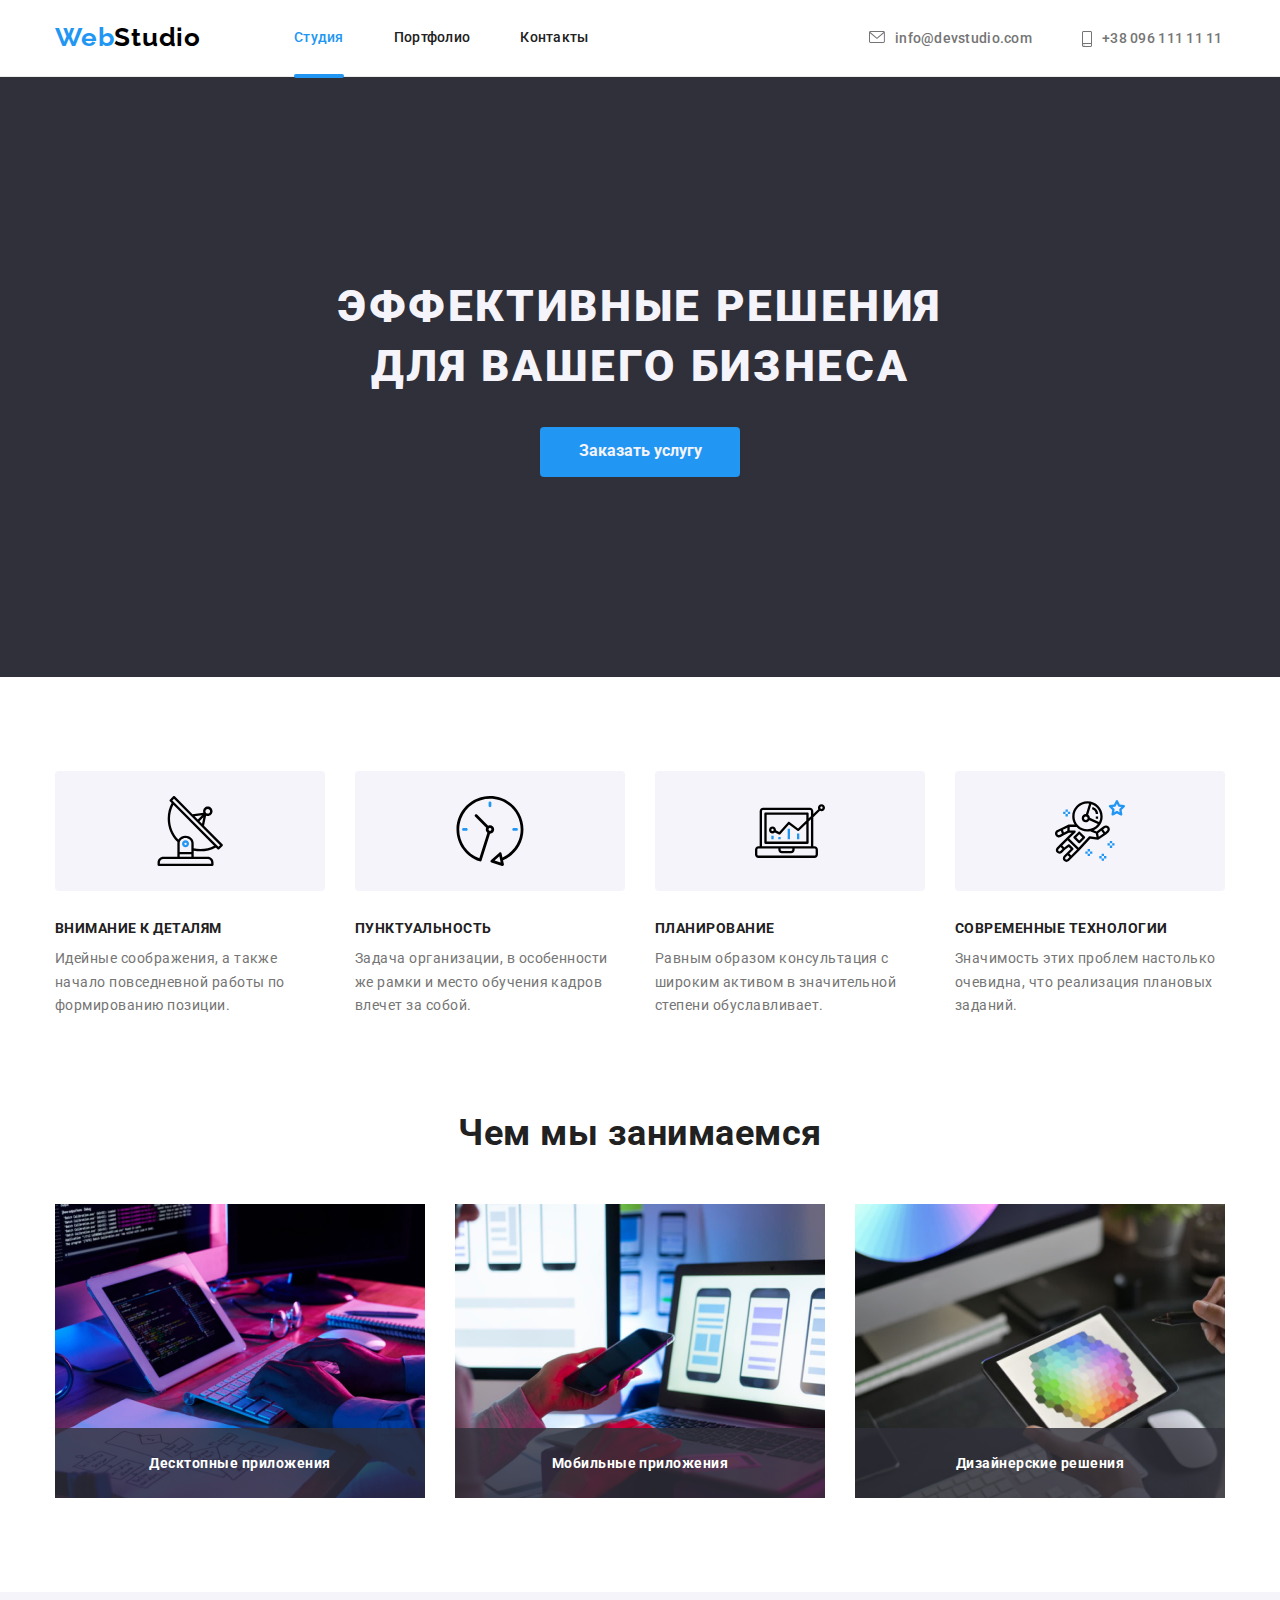
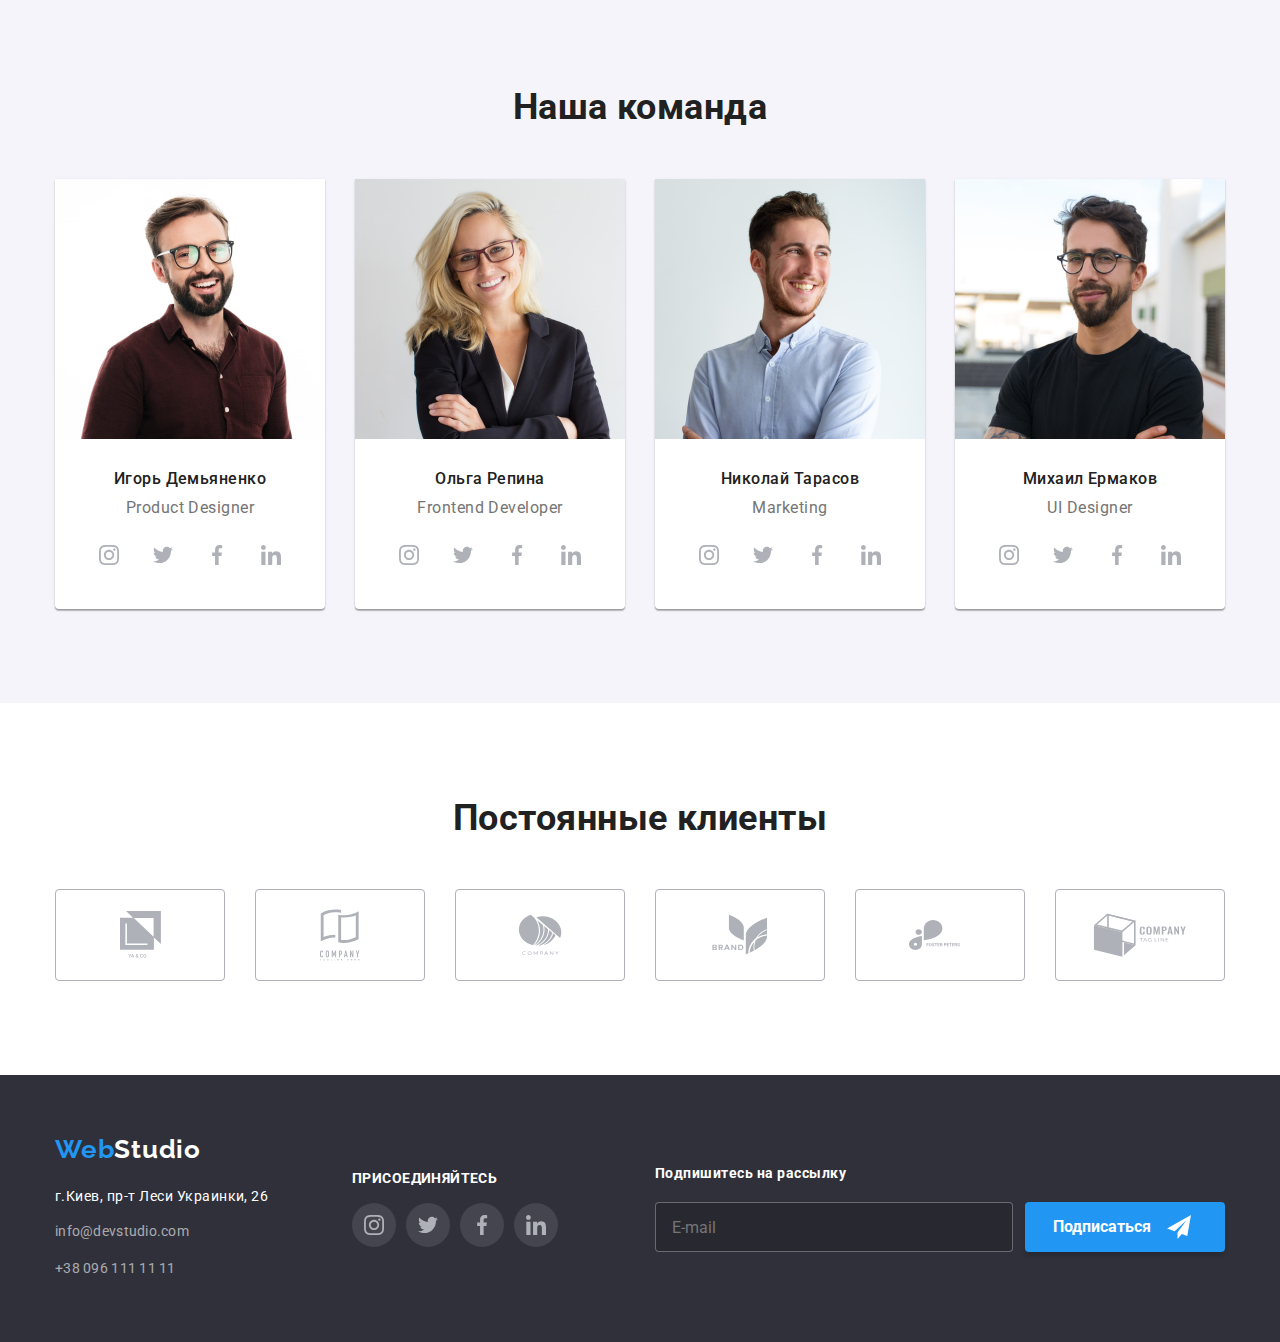
==== commit 81b5703b: "111" ====
--- a/index.html
+++ b/index.html
@@ -15,6 +15,7 @@
   <link href="https://fonts.googleapis.com/css2?family=Raleway:wght@700&family=Roboto:wght@400;500;700;900&display=swap"
     rel="stylesheet">
   <link rel="stylesheet" href="./css/styles.css" />
+  
 </head>
 
 <body>
@@ -34,7 +35,7 @@
           <span class="description-form form-text-style">Имя</span>
           <span class="input-form-box">
             <input  pattern="^[a-zA-Zа-яА-Я]+$" class="input-form-area"></input>
-            <svg width="18" height="18" class="icon-input-area">
+            <svg width="12" height="12" class="icon-input-area">
               <use href="./images/icon.svg#icon-person"></use>
             </svg>
           </span>
@@ -45,7 +46,7 @@
             <input class="input-form-area" type="tel" name="user-phone-number" 
             pattern="[0-9]{3}-[0-9]{3}-[0-9]{2}-[0-9]{2}" 
             title="xxx-xxx-xx-xx"></input>
-            <svg width="18" height="18" class="icon-input-area">
+            <svg width="13" height="13" class="icon-input-area">
               <use href="./images/icon.svg#icon-phone-black"></use>
             </svg>
           </span>
@@ -56,7 +57,7 @@
             <input class="input-form-area" type="mail" name="user-e-mail" 
             pattern="[a-z0-9._%+-]+@[a-z0-9.-]+\.[a-z]{2,4}$" 
             title="Invalid email address" ></input>
-            <svg width="18" height="18" class="icon-input-area">
+            <svg width="15" height="12" class="icon-input-area">
               <use href="./images/icon.svg#icon-convert"></use>
             </svg>
           </span>
@@ -78,10 +79,10 @@
           <svg  width="22" height="20" class="icon-check-form-free-focus">
             <use href="./images/icon.svg#icon-kvadrat" ></use>
           </svg>
-           Соглашаюсь с рассылкой и принимаю&nbsp;<a href="">Условия договора</a>
+           Соглашаюсь с рассылкой и принимаю&nbsp;<a href=""> <span class="form-link-text-style"> Условия договора</span></a>
          </span>
       </label>
-      <button type="submit" class="button-hero">Отправить</button>
+      <button type="submit" class="button-hero button-form">Отправить</button>
       </form>
      
     </div>
--- a/css/styles.css
+++ b/css/styles.css
@@ -97,7 +97,7 @@
 	margin-block-start: 0;
 	margin-block-end: 0;
 
-	margin-left: 93px;
+	
 }
 
 .site-nav .item:not(:last-child),
@@ -123,6 +123,8 @@
 	line-height: 1, 19;
 	letter-spacing: 0.03em;
 	color: #000000;
+
+	margin-right: 93px;
 }
 
 
@@ -244,6 +246,7 @@
 	background-color: var(--accent-color);
 	color: #F5F4FA;
 
+	font-weight: 700;
 	display: block;
 	min-width: 200px;
 	height: 50px;
@@ -254,9 +257,10 @@
 }
 
 .button-hero:hover,
-.button-hero:focus {
+.button-hero:focus,
+.btn-footer-form:hover,
+.btn-footer-form,:focus{
 	background-color: #188CE8;
-
 }
 
 /* backdropp modal window */
@@ -317,11 +321,6 @@
 	fill: var(--accent-color);
 }
 
-.modal-form {}
-
-.label-form {}
-
-.label-name {}
 
 
 .label-phone {
@@ -384,10 +383,9 @@
 
 }
 .input-form-area:focus , 
-.comment-form-area:focus{
+.comment-form-area:focus,
+.input-footer-form:focus{
 outline: 1px solid transparent ;
-
-
 border-color: var(--accent-color) ;
 }
 .input-form-area:focus +.icon-input-area{
@@ -400,9 +398,12 @@
 	transform: translateY(-55%);
 	transition: fill 250ms cubic-bezier(0.4, 0, 0.2, 1);
 
-	
-}
-
+}
+
+.button-form{
+
+margin-top: 30px; 
+}
 
 .form-text-style {
 	font-weight: 400;
@@ -414,12 +415,17 @@
 
 	color: #757575;
 }
+.form-link-text-style{
+	text-decoration-line: underline;
+	color: var(--accent-color);
+}
+
 
 .contact-form-checkbox-desc {
 	font-size: 14px;
 	display: flex;
 	align-items: center;
-	margin-bottom: 40px;
+	margin-top: 20px;
 
 	font-size: 14px;
 line-height: 1.71;
@@ -903,14 +909,16 @@
 	display: flex;
 	flex-wrap: wrap;
 	align-items: center;
+	justify-content: center;
 }
 
 .footer-adress {
 	width: 220px;
+	margin-right: 77px;
 }
 
 .footer-media {
-	margin-left: 77px;
+	
 }
 
 .footer-media>h2 {
@@ -933,12 +941,14 @@
 
 
 .box-footer-form {
-	margin-left: 93px;
+	display: block;
+	margin-left: auto;
+	
 }
 
 .footer-form {
 	display: flex;
-
+flex-wrap: wrap;
 }
 
 .btn-footer-form {
@@ -965,6 +975,7 @@
 
 .input-footer-form {
 	width: 358px;
+	
 	height: 50px;
 	background-color: rgba(0, 0, 0, 0.15);
 	border: 1px solid rgba(255, 255, 255, 0.3);
